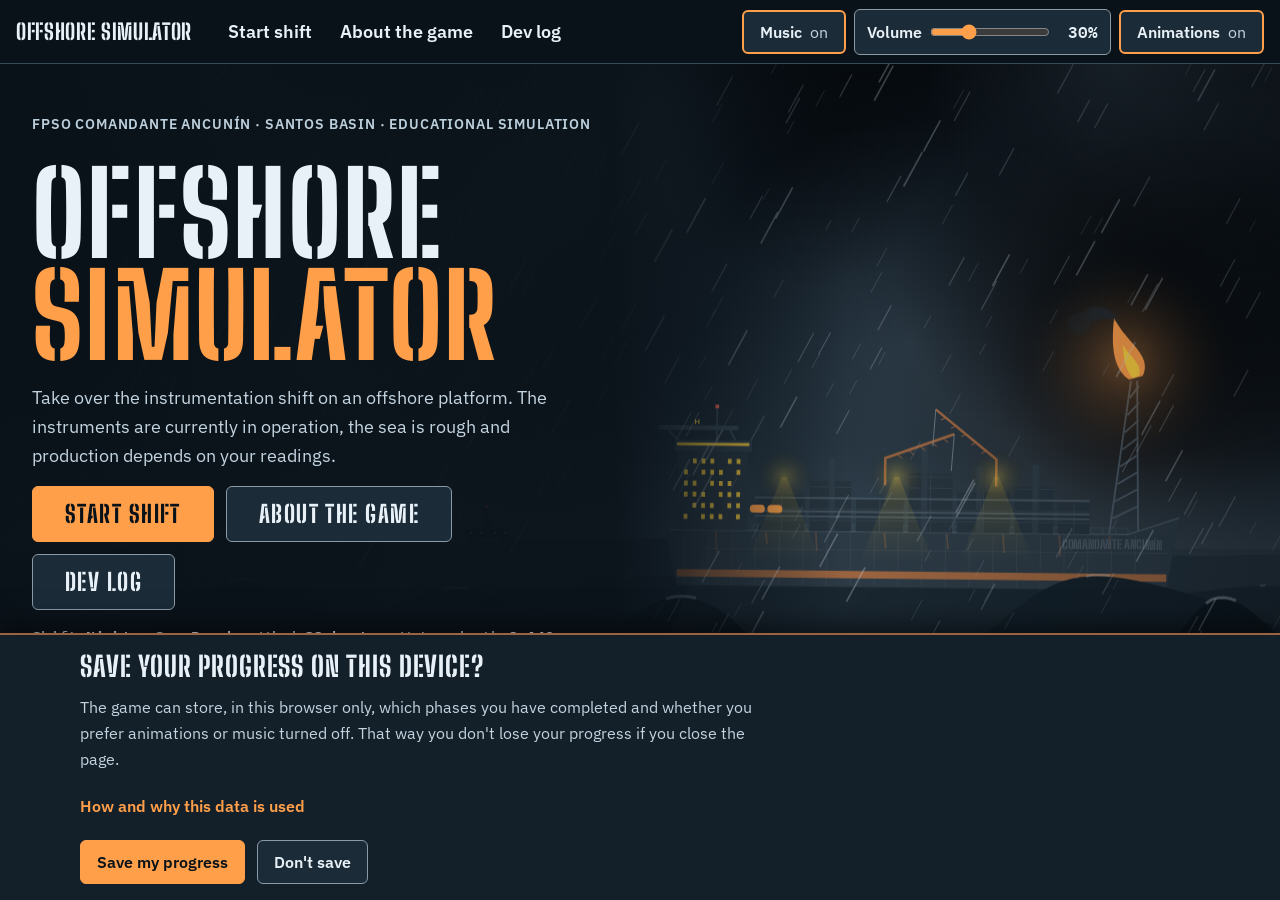
==== index.html @ 0616bea6 "Dev log: remove Comment button" ====
<!doctype html>
<html lang="en">

<!-- START: HEAD -->
<head>
  <meta charset="utf-8">
  <meta name="viewport" content="width=device-width, initial-scale=1, viewport-fit=cover">
  <title>Offshore Simulator</title>
  <meta name="description" content="Fictional educational simulator of offshore instrumentation, with accessible controls.">
  <link rel="preload" href="fonts/ibm-plex-sans-latin-400-normal.woff2" as="font" type="font/woff2" crossorigin>
  <link rel="preload" href="fonts/big-shoulders-stencil-display-latin-800-normal.woff2" as="font" type="font/woff2" crossorigin>
  <link rel="stylesheet" href="css/style.css">
  <script src="js/motion-pref.js"></script>
  <script src="js/release.js" defer></script>
  <script src="js/main.js" defer></script>
  <script src="js/nav.js" defer></script>
</head>
<!-- END: HEAD -->

<body>
<div class="oc-root">

    <!-- START: TOP BAR (the same on index.html, aboutthegame.html and devlog.html)
         Sticky at the top. From 1100px everything sits in one row; below that,
         the "Menu" button opens a panel from the right (js/nav.js). -->
    <div class="oc-a11ybar">
      <a class="oc-a11ybar__brand" href="index.html" aria-current="page">Offshore Simulator</a>
      <button type="button" class="oc-btn oc-nav-toggle" id="nav-toggle" aria-expanded="false"
        aria-controls="site-menu"><span class="oc-nav-toggle__icon" aria-hidden="true"></span>Menu</button>
      <div class="oc-a11ybar__panel" id="site-menu">
        <button type="button" class="oc-btn oc-nav-close" id="nav-close">Close menu</button>
        <!-- START: MAIN MENU -->
        <nav class="oc-nav" aria-label="Main">
          <ul class="oc-nav__list">
            <li><a class="oc-nav__link" href="index.html#start-shift">Start shift</a></li>
            <li><a class="oc-nav__link" href="aboutthegame.html">About the game</a></li>
            <li><a class="oc-nav__link" href="devlog.html">Dev log</a></li>
          </ul>
        </nav>
        <!-- END: MAIN MENU -->
        <div class="oc-a11ybar__tools">
          <button type="button" id="music-toggle" class="oc-btn" aria-pressed="true" aria-describedby="music-note">Music
            <span class="oc-btn__state" id="music-state" aria-hidden="true">on</span></button>
          <!-- Music volume: native control (keyboard arrows change it in steps of 5) -->
          <div class="oc-volume">
            <label class="oc-volume__label" for="music-volume">Volume</label>
            <input class="oc-volume__input" type="range" id="music-volume" min="0" max="100" step="5" value="30"
              aria-valuetext="30%">
            <output class="oc-volume__value" id="music-volume-value" for="music-volume" aria-hidden="true">30%</output>
          </div>
          <button type="button" id="motion-toggle" class="oc-btn" aria-pressed="true"
            aria-describedby="motion-note">Animations <span class="oc-btn__state" id="motion-state"
              aria-hidden="true">on</span></button>
        </div>
      </div>
      <p id="music-note" class="oc-sr">Turns the background soundtrack on or off. It starts on and kicks in at the first
        tap or key press.</p>
      <p id="motion-note" class="oc-sr">Turns the page animations on or off. If your operating system asks for reduced
        motion, they always stay off.</p>
    </div>
    <!-- Short messages for screen readers and for everyone (animations, music) -->
    <p id="a11y-status" class="oc-status" role="status" aria-live="polite"></p>
    <!-- END: TOP BAR -->

    <!-- START: GAME INTRODUCTION -->
    <main id="start" class="oc-home" aria-labelledby="start-title">

      <!-- START: HERO · FPSO IN THE STORM
       The drawing is a decorative canvas. On mobile, the text sits below
       it, on a solid background; on desktop, it sits on top, on the left,
       over a dark veil. In both cases the contrast is AAA. -->
      <section class="oc-hero">
        <div class="oc-hero__scene"><canvas id="storm" aria-hidden="true"></canvas></div>
        <div class="oc-home__wrap oc-hero__body">
          <p class="oc-label">FPSO Comandante Ancunín · Santos Basin · Educational simulation</p>
          <h1 class="oc-hero__title" id="start-title">Offshore <span>Simulator</span></h1>
          <p class="oc-hero__lead">Take over the instrumentation shift on an offshore platform. The instruments are
            currently in operation, the sea is rough and production depends on your readings.</p>
          <div class="oc-hero__actions">
            <button type="button" class="oc-btn oc-btn--primary oc-btn--hero" id="start-game" aria-haspopup="dialog"
              aria-controls="phase-menu">Start shift</button>
            <!-- START: EXTRA PAGES BUTTONS ("About the game" and "Dev log")
                 To remove them, delete everything from START to END,
                 and the matching rule at the end of css/style.css. -->
            <a class="oc-btn oc-btn--hero oc-btn--link" href="aboutthegame.html">About the game</a>
            <a class="oc-btn oc-btn--hero oc-btn--link" href="devlog.html">Dev log</a>
            <!-- END: EXTRA PAGES BUTTONS -->
          </div>
          <ul class="oc-hero__meta" aria-label="Scenario data">
            <li>Shift <b>Night</b></li>
            <li>Sea <b>Rough</b></li>
            <li>Wind <b>32 knots</b></li>
            <li>Water depth <b>2,140 m</b></li>
          </ul>
          <!-- START: CREDITS -->
          <p class="oc-hero__credit">Developed by <a class="oc-hero__link" href="https://alessandrabrum.vercel.app/"
              target="_blank" rel="noopener">Alessandra Brum</a>.</p>
          <ul class="oc-hero__links">
            <li><a class="oc-hero__link" href="https://alessandrabrum.vercel.app/" target="_blank" rel="noopener"><svg
                  class="oc-hero__link-icon oc-hero__link-icon--code" viewBox="0 0 32 24" aria-hidden="true" focusable="false">
                  <path d="M8 6.5 2 12l6 5.5M24 6.5 30 12l-6 5.5M18.5 4l-5 16" fill="none" stroke="currentColor"
                    stroke-width="2.4" stroke-linecap="round" stroke-linejoin="round" />
                </svg><span class="oc-sr">Portfolio (opens in a new tab)</span></a></li>
            <li><a class="oc-hero__link" href="https://linkedin.com/in/AlessandraBrum" target="_blank"
                rel="noopener"><svg class="oc-hero__link-icon" viewBox="0 0 24 24" aria-hidden="true" focusable="false">
                  <path fill="currentColor"
                    d="M20.4 2H3.6A1.6 1.6 0 0 0 2 3.6v16.8A1.6 1.6 0 0 0 3.6 22h16.8a1.6 1.6 0 0 0 1.6-1.6V3.6A1.6 1.6 0 0 0 20.4 2ZM8 19H5V9.5h3V19ZM6.5 8.2a1.75 1.75 0 1 1 0-3.5 1.75 1.75 0 0 1 0 3.5ZM19 19h-3v-4.6c0-1.1 0-2.6-1.6-2.6s-1.8 1.2-1.8 2.5V19h-3V9.5h2.9v1.3h.04a3.2 3.2 0 0 1 2.9-1.6c3 0 3.6 2 3.6 4.6V19Z" />
                </svg><span class="oc-sr">LinkedIn (opens in a new tab)</span></a></li>
          </ul>
          <p class="oc-hero__credit">Project currently under construction. Keep an eye out for updates!</p>
          <!-- END: CREDITS -->
        </div>
      </section>
      <!-- END: HERO -->

    </main>
    <!-- END: GAME INTRODUCTION -->

    <!-- START: PHASE MENU (native modal dialog: traps focus and closes with Esc)
     A fixed notice, before the buttons, explains that playing out of order is
     not recommended. The recommended phase is highlighted; the others stay
     gray until they are completed, but remain playable. Phases not yet
     unlocked show only their number. -->
    <dialog id="phase-menu" class="oc-menu" aria-labelledby="phase-menu-title">
      <div class="oc-menu__head">
        <p class="oc-label">Instrumentation shift</p>
        <h2 class="oc-menu__title" id="phase-menu-title">Choose a phase</h2>
      </div>
      <!-- Fixed notice about the order of the phases -->
      <div class="oc-menu__notice" id="phase-notice">
        <div class="oc-hazard" aria-hidden="true"></div>
        <p>All phases can be played, but playing them out of order is not recommended: it may affect your experience of
          the game and get in the way of your learning.</p>
      </div>
      <ol class="oc-menu__list" id="phase-list"></ol>

      <!-- Phase under construction notice -->
      <div class="oc-menu__confirm" id="phase-wip" hidden>
        <p class="oc-menu__confirm-title" id="phase-wip-title">Phase under construction</p>
        <p class="oc-menu__confirm-text" id="phase-wip-text">This phase is still being prepared. Go back to the menu to
          choose another one.</p>
        <div class="oc-menu__actions"><button type="button" class="oc-btn" id="phase-wip-back">Back to menu</button>
        </div>
      </div>

      <div class="oc-menu__foot">
        <p class="oc-menu__saved" id="progress-note"></p>
        <div class="oc-menu__actions">
          <button type="button" class="oc-btn" id="privacy-open">Privacy and progress</button>
          <button type="button" class="oc-btn" id="phase-menu-close">Close</button>
        </div>
      </div>
    </dialog>
    <!-- END: PHASE MENU -->

    <!-- START: PRIVACY NOTICE (LGPD)
     Appears on the first visit, without blocking the page. Nothing is saved
     before the answer. Can be reopened with the "Privacy and progress" button. -->
    <section class="oc-privacy" id="privacy" aria-labelledby="privacy-title" hidden>
      <div class="oc-privacy__inner">
        <h2 class="oc-privacy__title" id="privacy-title">Save your progress on this device?</h2>
        <p class="oc-privacy__text">The game can store, in this browser only, which phases you have completed and
          whether you prefer animations or music turned off. That way you don't lose your progress if you close the page.</p>
        <details class="oc-privacy__more">
          <summary>How and why this data is used</summary>
          <ul>
            <li><strong>What is stored:</strong> the list of completed phases, your animation and music preferences and your answer
              to this notice. No name, e-mail, location or any data that identifies you.</li>
            <li><strong>What for:</strong> only to remember your progress and your preference on your next visit.</li>
            <li><strong>Where it is kept:</strong> in your browser's local storage (<i>localStorage</i>), on this
              device. It is not sent to any server or shared with anyone. The game uses no login, database, tracking
              cookies or analytics tools.</li>
            <li><strong>Other sites:</strong> the game fetches nothing from third-party sites. Fonts, sounds, images and
              code all come from the game itself, so no outside company learns about your visit because of it. As with
              any website, the service hosting the page logs technical access data, such as your IP address, in order to
              work and protect itself, under that host's privacy policy. The only exception is the Dev log page, which
              loads its posts from Blogger (a Google service), under
              Google's privacy policy.</li>
            <li><strong>Legal basis:</strong> your consent under the LGPD (Brazil's General Data Protection Law, Law No.
              13,709/2018), Art. 7, item I. Without it, the game works normally; it just doesn't remember your progress.
            </li>
            <li><strong>Your rights:</strong> you can change your mind whenever you like. The "Erase my progress" button
              removes everything immediately. Clearing the site's data in your browser also erases it.</li>
            <li id="privacy-contact" hidden><strong>Contact:</strong> questions, requests or complaints about privacy
              can be sent to <span class="oc-privacy__email" id="privacy-email"></span>. You will get a reply within 15
              days. If you are not satisfied, you can also contact the ANPD (Brazil's National Data Protection
              Authority) at gov.br/anpd.</li>
          </ul>
        </details>
        <div class="oc-privacy__actions">
          <button type="button" class="oc-btn oc-btn--primary" id="privacy-accept">Save my progress</button>
          <button type="button" class="oc-btn" id="privacy-decline">Don't save</button>
          <button type="button" class="oc-btn" id="privacy-erase" hidden>Erase my progress</button>
        </div>
      </div>
    </section>
    <!-- END: PRIVACY NOTICE (LGPD) -->

  </div>

</body>

</html>
---- css/style.css ----
/* ==========================================================================
   OFFSHORE SIMULATOR · v1.1 · css/style.css
   Organization (every block has a START and an END):
     0. Fonts (local files in the fonts/ folder, no external servers)
     1. Design system tokens (colors, spacing, radii, gradients, fonts)
     2. Components (header, buttons, indicators, diagram, camera…)
     3. Page (base, station layout, footer)
   Contrast: every text/background pair was measured at 7:1 or more (AAA).
   Motion: the system's "Reduce motion" setting always turns everything off.
   ========================================================================== */

/* ==========================================================================
   START: 0. FONTS
   The fonts live in the fonts/ folder and are published with the game, so
   the browser never contacts an external server (the player's IP address
   is not shared with third parties). License: SIL Open Font License 1.1,
   copies in fonts/OFL-*.txt. "latin" subset, which covers all of English
   and Portuguese.
   ========================================================================== */
@font-face{font-family:"IBM Plex Sans";font-style:normal;font-weight:400;font-display:swap;src:url("../fonts/ibm-plex-sans-latin-400-normal.woff2") format("woff2")}
@font-face{font-family:"IBM Plex Sans";font-style:normal;font-weight:500;font-display:swap;src:url("../fonts/ibm-plex-sans-latin-500-normal.woff2") format("woff2")}
@font-face{font-family:"IBM Plex Sans";font-style:normal;font-weight:600;font-display:swap;src:url("../fonts/ibm-plex-sans-latin-600-normal.woff2") format("woff2")}
@font-face{font-family:"IBM Plex Mono";font-style:normal;font-weight:400;font-display:swap;src:url("../fonts/ibm-plex-mono-latin-400-normal.woff2") format("woff2")}
@font-face{font-family:"IBM Plex Mono";font-style:normal;font-weight:500;font-display:swap;src:url("../fonts/ibm-plex-mono-latin-500-normal.woff2") format("woff2")}
@font-face{font-family:"IBM Plex Mono";font-style:normal;font-weight:600;font-display:swap;src:url("../fonts/ibm-plex-mono-latin-600-normal.woff2") format("woff2")}
@font-face{font-family:"Big Shoulders Stencil Display";font-style:normal;font-weight:700;font-display:swap;src:url("../fonts/big-shoulders-stencil-display-latin-700-normal.woff2") format("woff2")}
@font-face{font-family:"Big Shoulders Stencil Display";font-style:normal;font-weight:800;font-display:swap;src:url("../fonts/big-shoulders-stencil-display-latin-800-normal.woff2") format("woff2")}
/* ==========================================================================
   END: 0. FONTS
   ========================================================================== */

/* ==========================================================================
   START: 1. TOKENS
   ========================================================================== */
[hidden]{display:none!important}
:root{
  --bg:#0a1219;
  --surface:#101b24;
  --card:#131f29;
  --elevated:#1b2b38;
  --hover:#25384a;
  --border:#3a4b58;
  --border-strong:#8a9aa6;
  --accent:#5795b8;
  --accent-text:#9cc8e2;
  --on-accent:#0a1219;
  --text:#e8f1f7;
  --text-2:#c3d4e0;
  --text-3:#bccfdc;
  --ok-bg:#123c32;
  --ok-text:#a6ebc9;
  --ok-border:#397c62;
  --bad-bg:#4a2028;
  --bad-text:#fbc4ca;
  --bad-border:#a54a55;
  --focus:#ffd23f;
  --brand:#ff9f4a;        /* safety orange: interface highlight · 9:1 on --bg */
  --rust:#9a6440;         /* rust: panel borders (strokes only, 3:1) */
  --space-1:4px;
  --space-2:8px;
  --space-3:12px;
  --space-4:16px;
  --space-5:24px;
  --space-6:32px;
  --radius-sm:4px;
  --radius-md:6px;
  --radius-lg:10px;
  --shadow-panel:0 1px 2px rgba(0, 0, 0, 0.45);
  --touch-target:44px;
  --focus-width:3px;
  --content-max:1440px;
  --gradient-page:radial-gradient(ellipse 60% 45% at 92% -10%, rgba(255,159,74,.10) 0%, transparent 70%), radial-gradient(ellipse 60% 50% at -5% 105%, #142231 0%, transparent 70%);
  --gradient-header:linear-gradient(180deg, #16232e 0%, #0d161e 100%);
  --gradient-panel:linear-gradient(160deg, #1f2e3a 0%, #16222c 45%, #111b24 100%);
  --gradient-diagram:radial-gradient(ellipse 90% 80% at 50% 0%, #1b2c39 0%, #0c161e 75%);
  --gradient-ok:linear-gradient(150deg, #154638 0%, #123c32 55%, #0e3028 100%);
  --gradient-bad:linear-gradient(150deg, #552530 0%, #4a2028 55%, #3d1a21 100%);
  --font-sans:"IBM Plex Sans", system-ui, -apple-system, "Segoe UI", sans-serif;
  --font-display:"Big Shoulders Stencil Display", Impact, "Arial Narrow", sans-serif;
  --font-mono:"IBM Plex Mono", ui-monospace, "SFMono-Regular", Consolas, monospace;
}
/* ==========================================================================
   END: 1. TOKENS
   ========================================================================== */

/* ==========================================================================
   START: 2. COMPONENTS
   ========================================================================== */
/* ----- START: Component base ----- */
/* Offshore Simulator — component styles. Depends only on tokens.css (variables --bg, --card, --ok-bg...). */
.oc-root{background:var(--gradient-page),var(--bg);background-attachment:fixed;color:var(--text);font-family:var(--font-sans);font-size:16px;line-height:26px}
.oc-root *,.oc-root *::before,.oc-root *::after{box-sizing:border-box}
.oc-root :where(button,input,summary,a,[tabindex]):focus-visible{outline:var(--focus-width) solid var(--focus);outline-offset:3px}
.oc-num{font-family:var(--font-mono);font-variant-numeric:tabular-nums}
.oc-label{font-size:14px;line-height:20px;font-weight:600;letter-spacing:.06em;text-transform:uppercase;color:var(--text-3)}
.oc-sr{position:absolute;width:1px;height:1px;margin:-1px;padding:0;overflow:hidden;clip:rect(0,0,0,0);white-space:nowrap;border:0}
/* ----- END: Component base ----- */

/* ----- START: Panel ----- */
/* Panel */
.oc-panel{background:var(--gradient-panel);border:1px solid var(--border);border-radius:var(--radius-lg);padding:var(--space-5);box-shadow:var(--shadow-panel);min-width:0}
.oc-panel__head{display:flex;align-items:center;justify-content:space-between;flex-wrap:wrap;gap:var(--space-2);margin-bottom:var(--space-4)}
.oc-panel__title{margin:0;font-size:20px;line-height:28px;font-weight:600;color:var(--text)}
/* ----- END: Panel ----- */

/* ----- START: Button ----- */
/* Button */
.oc-btn{display:inline-flex;align-items:center;justify-content:center;gap:var(--space-2);min-height:var(--touch-target);padding:0 var(--space-4);border:1px solid var(--border-strong);border-radius:var(--radius-md);background:var(--elevated);color:var(--text);font:600 16px/24px var(--font-sans);cursor:pointer}
.oc-btn:hover{background:var(--hover)}
.oc-btn[aria-pressed="true"]{border:2px solid var(--accent-text)}
.oc-btn[aria-disabled="true"]{color:var(--text-3);border-color:var(--border);cursor:not-allowed}
.oc-btn[aria-disabled="true"]:hover{background:var(--elevated)}
.oc-btn__state{font-weight:400;color:var(--text-2)}
.oc-btn--primary{background:var(--accent-text);border-color:var(--accent-text);color:var(--on-accent)}
.oc-btn--primary:hover{background:var(--text-2);border-color:var(--text-2)}
.oc-btn:disabled{color:var(--text-3);border-color:var(--border);background:var(--elevated);cursor:not-allowed}
/* ----- END: Button ----- */

/* ----- START: Tag (neutral information) ----- */
/* Tag (neutral information) */
.oc-tag{display:inline-flex;align-items:center;gap:var(--space-1);padding:2px var(--space-2);border:1px solid var(--border-strong);border-radius:var(--radius-sm);font-size:14px;line-height:20px;font-weight:600;letter-spacing:.06em;text-transform:uppercase;color:var(--text-2);white-space:nowrap}
/* ----- END: Tag (neutral information) ----- */

/* ----- START: StatusBadge ----- */
/* StatusBadge: the state comes from data-state, and the text always spells out the state */
.oc-badge{display:inline-flex;align-items:center;gap:var(--space-1);padding:2px var(--space-2);border:1px solid var(--border-strong);border-radius:var(--radius-sm);background:var(--elevated);color:var(--text-2);font-size:14px;line-height:20px;font-weight:600;letter-spacing:.06em;text-transform:uppercase;white-space:nowrap}
.oc-badge[data-state="ok"]{background:var(--ok-bg);border-color:var(--ok-border);color:var(--ok-text)}
.oc-badge[data-state="bad"]{background:var(--bad-bg);border-color:var(--bad-border);color:var(--bad-text)}
/* ----- END: StatusBadge ----- */

/* ----- START: OperationalHeader ----- */
/* OperationalHeader */
.oc-header{display:flex;align-items:center;justify-content:space-between;flex-wrap:wrap;gap:var(--space-4);padding:var(--space-3) var(--space-4);background:var(--gradient-header);border-bottom:1px solid var(--border)}
.oc-header__brand{display:flex;flex-direction:column;gap:2px;min-width:0}
.oc-header__name{margin:0;font-size:22px;line-height:28px;font-weight:600;letter-spacing:.08em;text-transform:uppercase;color:var(--text)}
.oc-header__name em{font-style:normal;color:var(--accent-text)}
.oc-header__meta{display:flex;align-items:center;flex-wrap:wrap;gap:var(--space-2)}
/* ----- END: OperationalHeader ----- */

/* ----- START: IndicatorCard ----- */
/* IndicatorCard */
.oc-indicators{display:grid;grid-template-columns:repeat(2,minmax(0,1fr));gap:var(--space-4)}
.oc-indicator{min-width:0;padding:var(--space-4);border:1px solid var(--border);border-radius:var(--radius-lg);background:var(--card);transition:background-color .2s ease,border-color .2s ease}
.oc-indicator[data-state="ok"]{background:var(--gradient-ok);border-color:var(--ok-border)}
.oc-indicator[data-state="bad"]{background:var(--gradient-bad);border-color:var(--bad-border)}
.oc-indicator__name{margin:0;font-size:16px;line-height:24px;font-weight:600;color:var(--text-2)}
.oc-indicator__value{display:flex;align-items:baseline;gap:var(--space-1);margin:var(--space-3) 0;font-family:var(--font-mono);font-variant-numeric:tabular-nums;font-size:40px;line-height:44px;font-weight:600;color:var(--text);overflow-wrap:anywhere}
.oc-indicator__unit{font-size:15px;line-height:22px;font-weight:400;color:var(--text-3)}
.oc-indicator[data-state="ok"] .oc-indicator__value{color:var(--ok-text)}
.oc-indicator[data-state="bad"] .oc-indicator__value{color:var(--bad-text)}
.oc-indicator[data-state="ok"] .oc-indicator__unit{color:var(--ok-text)}
.oc-indicator[data-state="bad"] .oc-indicator__unit{color:var(--bad-text)}
.oc-indicator__status{margin:0;display:flex;align-items:center;gap:var(--space-1);font-size:15px;line-height:22px;font-weight:600;color:var(--text-2)}
.oc-indicator[data-state="ok"] .oc-indicator__status{color:var(--ok-text)}
.oc-indicator[data-state="bad"] .oc-indicator__status{color:var(--bad-text)}
.oc-indicator__target{margin:var(--space-1) 0 0;font-size:15px;line-height:22px;color:var(--text-3)}
.oc-indicator[data-state="ok"] .oc-indicator__target,.oc-indicator[data-state="bad"] .oc-indicator__target{color:var(--text-2)}
@media (max-width:430px){
  .oc-indicators{gap:var(--space-2)}
  .oc-indicator{padding:var(--space-3)}
  .oc-indicator__value{font-size:28px;line-height:32px}
  .oc-indicator__unit{font-size:14px}
}
/* ----- END: IndicatorCard ----- */

/* ----- START: RangeControl ----- */
/* RangeControl */
.oc-range{display:grid;gap:var(--space-2)}
.oc-range__row{display:flex;justify-content:space-between;align-items:baseline;gap:var(--space-4)}
.oc-range__label{font-size:16px;line-height:26px;font-weight:600;color:var(--text)}
.oc-range__value{font-family:var(--font-mono);font-variant-numeric:tabular-nums;font-size:20px;line-height:24px;font-weight:600;color:var(--accent-text)}
.oc-range__input{width:100%;min-height:var(--touch-target);margin:0;accent-color:var(--accent);background:transparent;cursor:pointer}
.oc-range__ends{display:flex;justify-content:space-between;gap:var(--space-2);font-size:15px;line-height:22px;color:var(--text-3)}
.oc-range__effect{margin:0;font-size:15px;line-height:22px;color:var(--text-2)}
/* ----- END: RangeControl ----- */

/* ----- START: DiagnosticPanel ----- */
/* DiagnosticPanel */
.oc-diag{display:grid;gap:var(--space-3)}
.oc-diag__state{display:flex;align-items:center;justify-content:space-between;flex-wrap:wrap;gap:var(--space-2)}
.oc-diag__message{margin:0;color:var(--text)}
.oc-diag__list{margin:0;padding:0;list-style:none;display:grid;gap:var(--space-2)}
.oc-diag__item{display:flex;gap:var(--space-2);align-items:flex-start;padding:var(--space-3);border:1px solid var(--border);border-radius:var(--radius-md);background:var(--elevated);font-size:16px;line-height:24px}
.oc-diag__item[data-state="ok"]{background:var(--gradient-ok);border-color:var(--ok-border);color:var(--ok-text)}
.oc-diag__item[data-state="bad"]{background:var(--gradient-bad);border-color:var(--bad-border);color:var(--bad-text)}
.oc-diag__log{margin:0;padding:0;list-style:none;border-top:1px solid var(--border)}
.oc-diag__log li{display:flex;gap:var(--space-3);padding:var(--space-2) 0;border-bottom:1px solid var(--border);font-size:15px;line-height:22px;color:var(--text-2)}
.oc-diag__log time{font-family:var(--font-mono);font-variant-numeric:tabular-nums;color:var(--text-3)}
/* ----- END: DiagnosticPanel ----- */

/* ----- START: NarrationPanel ----- */
/* NarrationPanel */
.oc-narr{display:grid;gap:var(--space-3)}
.oc-narr__actions{display:flex;flex-wrap:wrap;gap:var(--space-2)}
.oc-narr__feedback{margin:0;font-size:15px;line-height:22px;color:var(--text-2)}
.oc-narr__summary{padding:var(--space-4);border:1px solid var(--border);border-radius:var(--radius-md);background:var(--surface)}
.oc-narr__summary h4{margin:0 0 var(--space-2);font-size:16px;line-height:24px;font-weight:600;color:var(--text)}
.oc-narr__summary p{margin:0;font-size:16px;line-height:26px;color:var(--text-2)}
/* ----- END: NarrationPanel ----- */

/* ----- START: ProcessDiagram (SVG) ----- */
/* ProcessDiagram (SVG) */
.oc-diagram{display:block;width:100%;height:auto;background:radial-gradient(circle,rgba(116,145,166,.16) 1px,transparent 1.6px) 0 0/24px 24px,var(--gradient-diagram);border:1px solid var(--border);border-radius:var(--radius-lg)}
.oc-diagram text{font-family:var(--font-sans);fill:var(--text-2);font-size:16px}
.oc-diagram .oc-d-title{fill:var(--text);font-weight:600;font-size:17px}
.oc-diagram .oc-d-read{font-family:var(--font-mono);fill:var(--text);font-size:16px;font-weight:500}
.oc-diagram .oc-d-pipe{fill:none;stroke:var(--accent);stroke-width:6;stroke-linecap:round}
.oc-diagram .oc-d-pipe-edge{fill:none;stroke:var(--surface);stroke-width:2}
.oc-diagram .oc-d-flow{fill:none;stroke:var(--text);stroke-opacity:.8;stroke-width:2;stroke-dasharray:2 14;stroke-linecap:round;animation:oc-flow 1.2s linear infinite}
.oc-diagram .oc-d-equip{fill:var(--elevated);stroke:var(--border-strong);stroke-width:2}
.oc-diagram .oc-d-liquid{fill:var(--accent);fill-opacity:.55}
.oc-diagram [data-equip]{cursor:pointer}
.oc-diagram [data-equip]:focus{outline:none}
.oc-diagram [data-equip]:focus-visible .oc-d-equip,.oc-diagram [data-equip][data-selected="true"] .oc-d-equip{stroke:var(--focus);stroke-width:3}
.oc-diagram .oc-d-sensor{fill:var(--card);stroke:var(--border-strong);stroke-width:2}
.oc-diagram [data-state="ok"] .oc-d-sensor{fill:var(--ok-bg);stroke:var(--ok-border)}
.oc-diagram [data-state="bad"] .oc-d-sensor{fill:var(--bad-bg);stroke:var(--bad-border)}
.oc-diagram [data-state="ok"] .oc-d-read{fill:var(--ok-text)}
.oc-diagram [data-state="bad"] .oc-d-read{fill:var(--bad-text)}
@keyframes oc-flow{to{stroke-dashoffset:-16}}
/* ----- END: ProcessDiagram (SVG) ----- */

/* ----- START: ProcessDiagram ----- */
/* ProcessDiagram: landscape by default; portrait only on a narrow portrait screen. The height never exceeds the screen, so the flow diagram is always shown in full */
.oc-diagram--portrait{display:none}
.oc-diagram--landscape{width:min(100%, calc((100vh - 48px) * 760 / 270));width:min(100%, calc((100dvh - 48px) * 760 / 270));margin-inline:auto}
.oc-diagram.is-idle .oc-d-flow{animation:none;opacity:0}
.oc-diagram .oc-d-fluid{fill:var(--accent-text);font-style:italic;font-size:16px}
@media (orientation:portrait) and (max-width:760px){
  .oc-diagram--landscape{display:none}
  .oc-diagram--portrait{display:block;width:min(100%, 420px, calc((100vh - 48px) * 360 / 540));width:min(100%, 420px, calc((100dvh - 48px) * 360 / 540));margin-inline:auto}
}
/* ----- END: ProcessDiagram ----- */

/* ----- START: ValveCloseUp ----- */
/* ValveCloseUp: close-up camera of the inside of the valve */
.oc-cam{position:relative;overflow:hidden;border:1px solid var(--border);border-radius:var(--radius-lg);background:var(--gradient-diagram)}
.oc-cam__canvas{display:block;width:100%;aspect-ratio:2/1;max-height:calc(100vh - 140px);max-height:calc(100dvh - 140px)}
.oc-cam__hud{display:flex;justify-content:space-between;gap:var(--space-2);flex-wrap:wrap;padding:var(--space-3);border-bottom:1px solid var(--border)}
.oc-cam__hud .oc-tag{background:rgba(9,17,27,.72)}
.oc-cam__foot{display:flex;gap:var(--space-2);flex-wrap:wrap;padding:var(--space-3);border-top:1px solid var(--border)}
.oc-cam__caption{margin:var(--space-3) 0 0;font-size:16px;line-height:24px;color:var(--text-2)}
@media (max-width:760px){.oc-cam__canvas{aspect-ratio:4/3}}
/* ----- END: ValveCloseUp ----- */

/* ----- START: About the operation (collapsed topics) ----- */
/* Optional reference: each topic is a native details/summary (opens with
   a click, a tap, Enter or Space). Mobile first: drawing above the
   text; from 900px up, side by side. */
.oc-guide{display:grid;gap:var(--space-5)}
.oc-guide__head{display:grid;gap:var(--space-2)}
.oc-guide__lead{margin:0;color:var(--text-2);max-width:80ch}
.oc-guide__lead strong{color:var(--text)}
.oc-guide__group{display:grid;gap:var(--space-2)}
.oc-guide__group-title{margin:0 0 var(--space-1);font:800 26px/30px var(--font-display);letter-spacing:.03em;text-transform:uppercase;color:var(--brand)}
.oc-topic{border:1px solid var(--border);border-radius:var(--radius-md);background:var(--surface)}
.oc-topic>summary{display:flex;align-items:center;gap:var(--space-3);min-height:var(--touch-target);padding:var(--space-2) var(--space-4);font-size:18px;line-height:26px;font-weight:600;color:var(--text);cursor:pointer;list-style:none}
.oc-topic>summary::-webkit-details-marker{display:none}
.oc-topic>summary::before{content:"+";flex:none;display:inline-grid;place-items:center;width:28px;height:28px;border:2px solid var(--brand);border-radius:var(--radius-sm);font:700 20px/1 var(--font-mono);color:var(--brand)}
.oc-topic[open]>summary::before{content:"−"}
.oc-topic[open]>summary{border-bottom:1px solid var(--border)}
.oc-topic>summary:hover{background:var(--elevated)}
.oc-topic__body{display:grid;gap:var(--space-4);padding:var(--space-4);align-items:center}
.oc-topic__fig{margin:0;padding:var(--space-4);border:1px solid var(--border);border-radius:var(--radius-lg);background:radial-gradient(circle,rgba(116,145,166,.16) 1px,transparent 1.6px) 0 0/24px 24px,var(--gradient-diagram)}
.oc-topic__fig svg{display:block;width:100%;max-width:440px;height:auto;margin-inline:auto;overflow:visible}
.oc-topic__text p{margin:0;font-size:17px;line-height:28px;color:var(--text-2);max-width:62ch}
@media (max-width:599px){.oc-topic__body{padding:var(--space-3)}.oc-topic__fig{padding:var(--space-2)}}
@media (min-width:900px){.oc-topic__body{grid-template-columns:minmax(0,1fr) minmax(0,1.1fr);gap:var(--space-6)}}
.oc-guide .intro-note{margin:0;font-size:15px;line-height:22px;color:var(--text-3)}

/* Illustrations (SVG). Text at 16 units or larger, so it does not
   end up too small on a phone. CSS animations only: the Motion
   rules (further down) stop all of them. */
.oc-topic__fig text{font-family:var(--font-sans);font-size:17px;fill:var(--text-2)}
.oc-topic__fig .tv-strong{fill:var(--text);font-weight:600}
.oc-topic__fig .tv-muted{fill:var(--text-3)}
.oc-topic__fig .tv-tag{font-family:var(--font-mono);font-weight:600;letter-spacing:0;fill:var(--accent-text)}
.oc-topic__fig .tv-tag--hot{fill:var(--focus)}
.tv-node rect{fill:var(--elevated);stroke:var(--border-strong);stroke-width:2}
.tv-node text{fill:var(--text);font-weight:600}
.tv-node--hot rect{stroke:var(--accent-text)}
.tv-pipe{fill:none;stroke:var(--accent);stroke-width:6;stroke-linecap:round;stroke-linejoin:round}
.tv-pipe--thin{stroke-width:4}
.tv-flow,.tv-signal-flow{fill:none;stroke:var(--text);stroke-width:2;stroke-dasharray:2 12;stroke-linecap:round;animation:oc-flow 1.2s linear infinite}
.tv-signal{fill:none;stroke:var(--border-strong);stroke-width:2;stroke-dasharray:8 6}
.tv-signal-flow{stroke:var(--focus);stroke-dasharray:3 40;animation-duration:1.6s}
.tv-bracket{fill:none;stroke:var(--focus);stroke-width:2;stroke-dasharray:6 6}
.tv-wall{fill:none;stroke:var(--border-strong);stroke-width:2}
.tv-line,.tv-axis,.tv-axis-head{fill:none;stroke:var(--border-strong);stroke-width:2;stroke-linecap:round;stroke-linejoin:round}
.tv-liquid,.tv-oil{fill:var(--accent);fill-opacity:.35}
.tv-water{fill:var(--accent);fill-opacity:.7}
.tv-bubble{fill:var(--text);fill-opacity:.85;animation:oc-rise 2.4s ease-in infinite}
.tv-d1{animation-delay:-.5s}.tv-d2{animation-delay:-1s}.tv-d3{animation-delay:-1.5s}.tv-d4{animation-delay:-2s}
@keyframes oc-rise{from{transform:translateY(0);opacity:0}15%{opacity:1}to{transform:translateY(-110px);opacity:0}}
#topico-4 .tv-bubble{animation-name:oc-rise-short}
@keyframes oc-rise-short{from{transform:translateY(0);opacity:0}20%{opacity:1}to{transform:translateY(-40px);opacity:0}}
.tv-bar{transform-box:fill-box;transform-origin:left center}
.tv-bar--main{fill:var(--accent)}
.tv-bar--rest{fill:var(--accent-text);fill-opacity:.55}
.oc-topic[open] .tv-bar{animation:oc-grow .9s ease-out both}
.oc-topic[open] .tv-bar--rest{animation-delay:.5s}
@keyframes oc-grow{from{transform:scaleX(0)}to{transform:scaleX(1)}}
.tv-chip rect{fill:var(--elevated);stroke:var(--border-strong)}
.tv-chip text{fill:var(--text);font-family:var(--font-mono)}
.tv-chip--bad rect{fill:var(--bad-bg);stroke:var(--bad-border)}
.tv-chip--bad text{fill:var(--bad-text)}
.tv-tower{fill:none;stroke:var(--border-strong);stroke-width:2;stroke-linecap:round}
.tv-psv{fill:var(--elevated);stroke:var(--border-strong);stroke-width:2;stroke-linejoin:round}
.tv-flame{transform-box:fill-box;transform-origin:50% 100%;animation:oc-flicker 1.4s ease-in-out infinite alternate}
.tv-flame__outer{fill:var(--focus)}
.tv-flame__inner{fill:var(--bg)}
@keyframes oc-flicker{from{transform:scale(1,1)}to{transform:scale(.92,1.08)}}
.tv-ring{fill:none;stroke:var(--border);stroke-width:6}
.tv-ring-flow{fill:none;stroke:var(--accent-text);stroke-width:3;stroke-dasharray:4 14;stroke-linecap:round;animation:oc-flow 1.2s linear infinite}
.tv-bubble-tag circle{fill:var(--card);stroke:var(--border-strong);stroke-width:2}
.tv-bubble-tag text{fill:var(--text);font-family:var(--font-mono);font-weight:600}
/* ----- END: About the operation ----- */

/* ----- START: Legend ----- */
/* Legend: caption below each animated drawing */
.oc-legend{margin:var(--space-4) 0 0;padding:var(--space-4);border:1px solid var(--border);border-radius:var(--radius-md);background:rgba(9,17,27,.35)}
.oc-legend__title{margin:0 0 var(--space-3);font-size:14px;line-height:20px;font-weight:600;letter-spacing:.06em;text-transform:uppercase;color:var(--text-3)}
.oc-legend__list{margin:0;display:grid;grid-template-columns:repeat(2,minmax(0,1fr));gap:var(--space-3) var(--space-5)}
.oc-legend__item{min-width:0}
.oc-legend__item dt{display:flex;align-items:center;gap:var(--space-3);font-size:15px;line-height:22px;font-weight:600;color:var(--text)}
.oc-legend__item svg{flex:none;display:block;width:36px;height:28px}
.oc-legend__item dd{margin:2px 0 0 48px;font-size:15px;line-height:22px;color:var(--text-2)}
@media (max-width:760px){.oc-legend__list{grid-template-columns:minmax(0,1fr)}}
/* ----- END: Legend ----- */

/* ----- START: AccessibilityBar ----- */
/* AccessibilityBar: shortcuts, animations button and accessibility link, before the header */
.oc-a11ybar{display:flex;flex-wrap:wrap;align-items:center;justify-content:space-between;gap:var(--space-2) var(--space-5);padding:var(--space-2) var(--space-4);background:var(--bg);border-bottom:1px solid var(--border)}
.oc-skip{display:flex;flex-wrap:wrap;gap:var(--space-1) var(--space-2);margin:0;padding:0;list-style:none}
.oc-link{display:inline-flex;align-items:center;gap:var(--space-2);min-height:var(--touch-target);padding:0 var(--space-2);color:var(--accent-text);font-size:15px;line-height:22px;text-decoration:underline;text-underline-offset:3px;border-radius:var(--radius-sm)}
.oc-link:hover{color:var(--text)}
.oc-a11ybar__tools{display:flex;flex-wrap:wrap;align-items:center;gap:var(--space-2)}
/* Music volume: label, slider and percentage value */
.oc-volume{display:flex;align-items:center;gap:var(--space-2);min-height:var(--touch-target);padding:0 var(--space-3);border:1px solid var(--border-strong);border-radius:var(--radius-md);background:var(--elevated)}
.oc-volume__label{font:600 16px/24px var(--font-sans);color:var(--text)}
.oc-volume__input{width:120px;min-height:var(--touch-target);margin:0;accent-color:var(--brand);background:transparent;cursor:pointer}
.oc-volume__value{min-width:4ch;font:600 16px/24px var(--font-mono);font-variant-numeric:tabular-nums;color:var(--text);text-align:right}
/* Mobile: Music and Animations share the first row; the volume takes up the whole second row */
@media (max-width:599px){
  .oc-a11ybar__tools{width:100%}
  .oc-a11ybar__tools>.oc-btn{flex:1 1 0}
  .oc-volume{order:3;flex:1 1 100%}
  .oc-volume__input{flex:1;width:auto}
}
/* Short notice (music, animations, progress): floats over the page, just
   below the top bar, without pushing the content down. It disappears on its
   own after a few seconds (the screen reader has already read it out). */
.oc-status{position:fixed;z-index:40;top:72px;right:var(--space-4);max-width:min(420px,calc(100% - 32px));margin:0;font-size:16px;line-height:24px;color:var(--text);pointer-events:none}
.oc-status:not(:empty){padding:var(--space-3) var(--space-4);background:var(--elevated);border:1px solid var(--border-strong);border-left:4px solid var(--brand);border-radius:var(--radius-md);box-shadow:0 8px 24px rgba(0,0,0,.45)}
/* ----- END: AccessibilityBar ----- */

/* ----- START: Mission and current objective ----- */
/* On entry: a large card with the mission and the two choices.
   During play: a compact strip, fixed to the top from 761px up, so the
   objective is always in view. Color is never the only cue: the
   number of indicators within target is written out. */
.oc-mission{display:grid;gap:var(--space-4);padding:var(--space-5);border:2px solid var(--brand);border-radius:var(--radius-sm);background:var(--card);box-shadow:var(--shadow-panel)}
.oc-mission__body{display:grid;gap:var(--space-2);min-width:0}
.oc-mission__eyebrow{margin:0;color:var(--brand)}
.oc-mission__title{margin:0;font:800 44px/1 var(--font-display);letter-spacing:.03em;text-transform:uppercase;color:var(--text)}
.oc-mission__text{margin:0;font-size:20px;line-height:31px;color:var(--text);max-width:68ch}
.oc-mission__tally{justify-self:start;margin:0;padding:2px var(--space-2);border:1px solid var(--border-strong);border-radius:var(--radius-sm);font:600 15px/22px var(--font-mono);color:var(--text)}
.oc-mission__tally[data-state="ok"]{background:var(--ok-bg);border-color:var(--ok-border);color:var(--ok-text)}
.oc-mission__tally[data-state="bad"]{background:var(--bad-bg);border-color:var(--bad-border);color:var(--bad-text)}
.oc-mission__actions{display:flex;flex-wrap:wrap;gap:var(--space-3)}
.oc-mission[data-mode="intro"] .oc-mission__actions .oc-btn{min-height:56px;padding:0 var(--space-5);font:800 22px/1 var(--font-display);letter-spacing:.05em;text-transform:uppercase}
@media (max-width:599px){.oc-mission__actions .oc-btn{flex:1 1 100%}.oc-mission__title{font-size:36px}.oc-mission__text{font-size:18px;line-height:28px}}
/* Compact strip (training, challenge and free exploration): the heading
   is still there for the screen reader, but is hidden from view. */
.oc-mission[data-mode="training"],.oc-mission[data-mode="challenge"],.oc-mission[data-mode="free"]{gap:var(--space-3);padding:var(--space-3) var(--space-4)}
.oc-mission[data-mode="training"] .oc-mission__title,.oc-mission[data-mode="challenge"] .oc-mission__title,.oc-mission[data-mode="free"] .oc-mission__title{position:absolute;width:1px;height:1px;margin:-1px;overflow:hidden;clip:rect(0,0,0,0);white-space:nowrap}
.oc-mission[data-mode="training"] .oc-mission__text,.oc-mission[data-mode="challenge"] .oc-mission__text,.oc-mission[data-mode="free"] .oc-mission__text{font-size:18px;line-height:27px;font-weight:600;max-width:none}
.oc-mission[data-mode="done"]{border-color:var(--ok-border);background:var(--gradient-ok)}
.oc-mission[data-mode="done"] .oc-mission__eyebrow{color:var(--ok-text)}
.oc-mission[data-mode="done"] .oc-mission__text{font-size:18px;line-height:29px}
/* Mobile: target badge below the step text. From 761px up: beside it. */
.oc-mission[data-mode="training"] .oc-mission__body,.oc-mission[data-mode="challenge"] .oc-mission__body,.oc-mission[data-mode="free"] .oc-mission__body{gap:var(--space-1)}
@media (min-width:761px){
  .oc-mission:not([data-mode="intro"]){grid-template-columns:minmax(0,1fr) auto;align-items:center}
  .oc-mission[data-mode="training"] .oc-mission__body,.oc-mission[data-mode="challenge"] .oc-mission__body,.oc-mission[data-mode="free"] .oc-mission__body{grid-template-columns:auto minmax(0,1fr);align-items:center;column-gap:var(--space-3);row-gap:var(--space-1)}
  .oc-mission[data-mode="training"] .oc-mission__text,.oc-mission[data-mode="challenge"] .oc-mission__text,.oc-mission[data-mode="free"] .oc-mission__text{grid-column:1/-1;grid-row:2}
  .oc-mission__eyebrow{grid-row:1;grid-column:1}
  .oc-mission__tally{grid-row:1;grid-column:2}
  .oc-mission[data-mode="training"],.oc-mission[data-mode="challenge"],.oc-mission[data-mode="free"]{position:sticky;top:0;z-index:15;box-shadow:0 8px 20px rgba(0,0,0,.55)}
  /* Focus is never hidden behind the fixed strip (WCAG 2.4.11) */
  html:has(#missao[data-mode="training"]),html:has(#missao[data-mode="challenge"]),html:has(#missao[data-mode="free"]){scroll-padding-top:var(--mission-h,150px)}
}
/* ----- END: Mission and current objective ----- */

/* ----- START: Guided training ----- */
/* The current step's control gets a steady yellow outline (no blinking) and
   the training box appears just below it, pointing up. */
.oc-range.is-coach{margin:calc(var(--space-3) * -1);padding:var(--space-3);border:var(--focus-width) solid var(--focus);border-radius:var(--radius-md);background:transparent}
.oc-coach{position:relative;display:grid;gap:var(--space-2);padding:var(--space-4);border:2px solid var(--focus);border-radius:var(--radius-md);background:var(--bg)}
.oc-coach::before{content:"";position:absolute;top:-10px;left:28px;width:16px;height:16px;background:var(--bg);border-left:2px solid var(--focus);border-top:2px solid var(--focus);transform:rotate(45deg)}
.oc-coach__step{margin:0;font:600 15px/22px var(--font-mono);letter-spacing:.04em;text-transform:uppercase;color:var(--focus)}
.oc-coach__task{margin:0;font-size:18px;line-height:28px;font-weight:600;color:var(--text)}
.oc-coach__hint{margin:0;font-size:16px;line-height:24px;color:var(--text-2)}
.oc-coach__result{margin:var(--space-1) 0 0;padding:var(--space-3);border-left:4px solid var(--accent-text);border-radius:var(--radius-sm);background:var(--surface);font-size:16px;line-height:26px;color:var(--text)}
.oc-coach__actions{display:flex;flex-wrap:wrap;gap:var(--space-2);margin-top:var(--space-1)}
@media (max-width:430px){.oc-coach__actions .oc-btn{flex:1 1 100%}}
/* ----- END: Guided training ----- */

/* ----- START: Effect of the adjustment ----- */
.oc-consequence{margin-top:var(--space-5);padding-top:var(--space-4);border-top:1px solid var(--border)}
.oc-consequence__title{margin:0 0 var(--space-1)}
.oc-consequence__text{margin:0;font-size:16px;line-height:25px;color:var(--text)}
/* ----- END: Effect of the adjustment ----- */

/* ----- START: Listen to indicators ----- */
.oc-listen{display:flex;flex-wrap:wrap;gap:var(--space-2)}
.oc-listen__feedback{margin:0 0 var(--space-3);font-size:15px;line-height:22px;color:var(--text-2)}
.oc-listen__feedback:empty{display:none}
/* ----- END: Listen to indicators ----- */

/* ----- START: Explanation of the selected item (camera 1) ----- */
.oc-info{display:grid;gap:var(--space-2);margin-top:var(--space-3);padding:var(--space-4);border:2px solid var(--focus);border-radius:var(--radius-md);background:var(--bg)}
.oc-info__title{margin:0;font-size:18px;line-height:26px;font-weight:600;color:var(--text)}
.oc-info__text,.oc-info__more{margin:0;color:var(--text-2)}
.oc-info__read{margin:0;font:500 16px/24px var(--font-mono);color:var(--text)}
.oc-info__actions{display:flex;flex-wrap:wrap;gap:var(--space-2)}
.oc-btn--quiet{margin-top:var(--space-3)}
.oc-diagram [data-sensor]{cursor:pointer}
.oc-diagram [data-sensor]:focus{outline:none}
.oc-diagram [data-sensor]:focus-visible .oc-d-sensor,.oc-diagram [data-sensor][data-selected="true"] .oc-d-sensor{stroke:var(--focus);stroke-width:4}
/* ----- END: Explanation of the selected item ----- */

/* ----- START: Collapsed sections (Other alerts, History, Learn more…) ----- */
.oc-more>summary{display:flex;align-items:center;min-height:var(--touch-target);cursor:pointer;font-weight:600}
.oc-more[open]>summary{margin-bottom:var(--space-2)}
.oc-diag__tip{margin:0;color:var(--text)}
/* ----- END: Collapsed sections ----- */

/* ----- START: Camera 2 · instruction and "Understand the drawing" ----- */
.oc-cam__task{display:flex;flex-wrap:wrap;align-items:center;justify-content:space-between;gap:var(--space-2) var(--space-4);margin-bottom:var(--space-3)}
.oc-cam__task .oc-btn--quiet{margin-top:0}
.oc-cam__instruction{margin:0;font-size:18px;line-height:27px;font-weight:600;color:var(--text)}
.oc-cam__more{margin-top:var(--space-3)}
.oc-cam__about{margin:0 0 var(--space-3);color:var(--text-2);max-width:70ch}
.oc-cam__more .oc-legend__item dd strong{color:var(--text)}
/* ----- END: Camera 2 ----- */

/* ----- START: Links within the text ----- */
.oc-link--inline{display:inline;min-height:0;padding:0}
/* ----- END: Links within the text ----- */

/* ----- START: Two-part phase ----- */
/* Part 1 (A): only the valve, flow rate, pressure and camera 2.
   Part 2 (B): both controls, all four indicators, camera 1 and the
   diagnosis. Whatever is not in play leaves the screen and the Tab order. */
.station[data-part="A"] #c-temperature,.station[data-part="A"] #c-stability,
.station[data-part="A"] #range-pump,.station[data-part="A"] #diagnostico,
.station[data-part="A"] #camera-1,.station[data-part="B"] #camera-2{display:none}
@media (min-width:761px){.station[data-part="A"] .oc-indicators{grid-template-columns:repeat(2,minmax(0,1fr))}}
/* Reference screen: "About the operation" and "About the simulation" in place of the phase */
.station[data-view="consulta"]>:not(#consulta){display:none}
.oc-consulta{display:grid;gap:var(--space-5)}
.oc-consulta__back{justify-self:start}
.oc-footnote{text-transform:none;letter-spacing:0}
/* ----- END: Two-part phase ----- */

/* ----- START: Motion ----- */
/* Motion: the operating system always wins; the page button can only turn motion off, never back on */
@media (prefers-reduced-motion:reduce){
  *,*::before,*::after{animation:none!important;transition:none!important;scroll-behavior:auto!important}
}
html[data-motion="off"] *,html[data-motion="off"] *::before,html[data-motion="off"] *::after{animation:none!important;transition:none!important;scroll-behavior:auto!important}
/* ----- END: Motion ----- */

/* ==========================================================================
   END: 2. COMPONENTS
   ========================================================================== */

/* ==========================================================================
   START: 3. PAGE
   ========================================================================== */
/* ============================================================
   START: PAGE BASE
   Background, font and general behavior of the document.
   ============================================================ */
:root{color-scheme:dark}
html{background:var(--bg)}
body{margin:0;background:var(--gradient-page),var(--bg);background-attachment:fixed;color:var(--text);font-family:var(--font-sans);font-size:16px;line-height:26px}
/* Any link, even one without a class, follows the theme. Without this the browser
   paints links in its default blue, and purple once they have been visited. */
a,a:visited{color:var(--brand);text-underline-offset:3px}
a:hover{color:var(--text)}
/* Shortcut targets ("Go to…") do not stick to the very top of the screen */
[id]{scroll-margin-top:var(--space-4)}
/* Containers that receive focus only through the shortcuts show no focus ring on click */
[tabindex="-1"]:focus:not(:focus-visible){outline:none}
.hint{margin:0;font-size:15px;line-height:22px;color:var(--text-3)}
/* ============================================================
   END: PAGE BASE
   ============================================================ */

/* ============================================================
   START: STATION LAYOUT
   Two rows, each with a main column and a side column.
   Desktop: columns side by side. Tablet: one column, and the side
   column becomes two columns. Mobile: everything stacked. Nothing is
   reordered by the CSS, so the focus order is always the visual order.
   ============================================================ */
.station{max-width:var(--content-max);margin:0 auto;padding:var(--space-5) var(--space-4) var(--space-6);display:grid;gap:var(--space-5)}
.row{display:grid;gap:var(--space-5);grid-template-columns:minmax(0,1.7fr) minmax(320px,1fr);align-items:start}
.col{display:grid;gap:var(--space-5);align-content:start;min-width:0}
@media (max-width:1100px){
  .row{grid-template-columns:minmax(0,1fr)}
  .col-side{grid-template-columns:repeat(2,minmax(0,1fr))}
}
/* Phase 2 station: operations panel on the left, cameras on the right */
.row--station{grid-template-columns:minmax(360px,1fr) minmax(0,1.5fr)}
/* Indicator strip: four side by side from 761px up; landscape cards from 1280px up */
@media (min-width:761px){
  .a-indicators{padding:var(--space-4) var(--space-5)}
  .a-indicators .oc-panel__head{margin-bottom:var(--space-3)}
  .a-indicators .oc-panel__title{font-size:26px;line-height:28px}
  .oc-indicators{grid-template-columns:repeat(4,minmax(0,1fr));gap:var(--space-3)}
  .oc-indicator{padding:var(--space-3) var(--space-4)}
  .oc-indicator__value{margin:var(--space-1) 0;font-size:34px;line-height:38px}
}
@media (min-width:1280px){
  .oc-indicator{display:grid;grid-template-columns:auto minmax(0,1fr);grid-template-areas:"name status" "value target";align-items:baseline;column-gap:var(--space-3)}
  .oc-indicator__name{grid-area:name}
  .oc-indicator__status{grid-area:status;justify-self:end}
  .oc-indicator__value{grid-area:value;margin:var(--space-1) 0 0}
  .oc-indicator__target{grid-area:target;justify-self:end;margin:0}
}
@media (max-width:1100px){
  .row--station{grid-template-columns:minmax(0,1fr)}
  .col-console{grid-template-columns:repeat(2,minmax(0,1fr))}
}
@media (max-width:760px){
  .station{padding:var(--space-4) var(--space-4) var(--space-6)}
  .col-side{grid-template-columns:minmax(0,1fr)}
  /* Mobile: indicators and controls kept together, so you can adjust and see the result on the same screen */
  .col-console{grid-template-columns:minmax(0,1fr)}
  .station{gap:var(--space-3)}
  .a-indicators .oc-panel__head,.a-controls .oc-panel__head{margin-bottom:var(--space-3)}
  .oc-indicators{gap:var(--space-2)}
  .oc-indicator{padding:var(--space-3)}
  .oc-indicator__value{margin:var(--space-1) 0;font-size:30px;line-height:34px}
  .oc-panel{padding:var(--space-4)}
  .oc-header__name{font-size:18px;line-height:24px}
}
/* ============================================================
   END: STATION LAYOUT
   ============================================================ */

/* ============================================================
   START: PANEL DETAILS
   ============================================================ */
.oc-panel__eyebrow{margin:0 0 2px}
.oc-lead{margin:0 0 var(--space-4);color:var(--text-2);max-width:68ch}
details.alt summary,.notes summary{cursor:pointer;color:var(--accent-text);min-height:var(--touch-target);display:flex;align-items:center;font-weight:600}
.oc-controls{display:grid;gap:var(--space-5)}
details.alt{margin-top:var(--space-4)}
.oc-alt{margin:var(--space-2) 0 0}
#sel{margin:var(--space-3) 0 0}
.oc-diag__item strong{font-weight:600}
.notes p{color:var(--text-2);margin:0 0 var(--space-3)}
.notes pre{white-space:pre-wrap;overflow-wrap:anywhere;background:var(--surface);border:1px solid var(--border);padding:var(--space-4);border-radius:var(--radius-md);color:var(--text);font:15px/22px var(--font-mono);margin:var(--space-2) 0 0}
/* ============================================================
   END: PANEL DETAILS
   ============================================================ */

/* ============================================================
   START: FOOTER AND NOTICE
   ============================================================ */
.disclaimer{margin:0;font-size:15px;line-height:22px;color:var(--text-3);max-width:90ch}
footer{display:flex;flex-wrap:wrap;justify-content:center;align-items:center;gap:var(--space-2) var(--space-5);border-top:1px solid var(--border);padding:var(--space-4);font-size:14px;line-height:20px;letter-spacing:.06em;text-transform:uppercase;color:var(--text-3);background:var(--bg)}
footer .oc-link{text-transform:none;letter-spacing:0}
/* ============================================================
   END: FOOTER AND NOTICE
   ============================================================ */

/* ============================================================
   START: ADJUSTMENT MICROINTERACTION
   Gently flashes the value that changed. Disabled when motion is off
   (motion rules in the components block).
   ============================================================ */
.is-bump{animation:oc-bump .35s ease}
@keyframes oc-bump{from{opacity:.45}to{opacity:1}}
/* ============================================================
   END: ADJUSTMENT MICROINTERACTION
   ============================================================ */
/* ==========================================================================
   END: 3. PAGE
   ========================================================================== */

/* ==========================================================================
   START: 4. STORM THEME (visual identity approved in prototype 1)
   Headings in a stencil font, safety orange for highlights,
   riveted rust borders and a hazard stripe on the header.
   Blue is still the color of gas in the process drawings.
   ========================================================================== */
/* ----- START: Headings ----- */
.oc-header__name{font-family:var(--font-display);font-weight:800;letter-spacing:.03em;color:var(--text)}
.oc-header__name{font-size:34px;line-height:34px}
.oc-header__name em{color:var(--brand)}
.oc-panel__title{font-family:var(--font-display);font-weight:800;font-size:30px;line-height:32px;letter-spacing:.03em;text-transform:uppercase}
@media (max-width:760px){.oc-header__name{font-size:28px;line-height:30px}.oc-panel__title{font-size:26px;line-height:28px}}
/* ----- END: Headings ----- */

/* ----- START: Safety orange highlights ----- */
.oc-btn--primary{background:var(--brand);border-color:var(--brand);color:var(--on-accent)}
.oc-btn--primary:hover{background:var(--focus);border-color:var(--focus);color:var(--on-accent)}
.oc-btn[aria-pressed="true"]{border:2px solid var(--brand)}
.oc-link{color:var(--brand)}
.oc-link:hover{color:var(--text)}
.oc-range__value{color:var(--brand)}
.oc-range__input{accent-color:var(--brand)}
details.alt summary,.notes summary,.oc-more>summary{color:var(--brand)}
/* ----- END: Highlights ----- */

/* ----- START: Panels as riveted steel plates ----- */
.oc-panel{position:relative;border:2px solid var(--rust);border-radius:var(--radius-sm)}
.oc-panel::before,.oc-panel::after{content:"";position:absolute;top:8px;width:7px;height:7px;border-radius:50%;background:var(--rust)}
.oc-panel::before{left:8px}
.oc-panel::after{right:8px}
/* ----- END: Panels ----- */

/* ----- START: Hazard stripe on the header ----- */
.oc-header{position:relative;border-bottom:0;padding-bottom:calc(var(--space-3) + 8px)}
.oc-header::after{content:"";position:absolute;left:0;right:0;bottom:0;height:8px;background:repeating-linear-gradient(-45deg,var(--focus) 0 12px,var(--bg) 12px 24px)}
/* ----- END: Hazard stripe ----- */

/* ----- START: Top bar ----- */
/* Keyboard shortcuts: hidden from view until they receive focus */
.oc-a11ybar{justify-content:flex-end}
.oc-skipnav:not(:focus-within){position:absolute;width:1px;height:1px;overflow:hidden;clip:rect(0,0,0,0);white-space:nowrap}
.oc-skipnav:focus-within{padding:var(--space-2) var(--space-4);background:var(--bg)}
/* ----- END: Top bar ----- */

/* ==========================================================================
   END: 4. STORM THEME
   ========================================================================== */

/* ==========================================================================
   START: 5. GAME INTRO (start screen with the storm)
   Mobile first: everything in one column.
   ========================================================================== */
.oc-home{display:grid;gap:var(--space-6);padding-bottom:var(--space-6)}
.oc-home__wrap{width:100%;max-width:1120px;margin-inline:auto;padding-inline:var(--space-4)}
/* ----- START: Hero ----- */
.oc-hero__scene{position:relative;width:100%;max-width:100%;aspect-ratio:16/9;max-height:62vh;overflow:hidden;background:linear-gradient(180deg,#121c26 0%,#1d2b37 55%,#0d1720 100%)}
.oc-hero__scene canvas{display:block;width:100%;height:100%}
.oc-hero__scene::after{content:"";position:absolute;left:0;right:0;bottom:0;height:30%;background:linear-gradient(180deg,transparent,var(--bg));pointer-events:none}
@media (max-width:600px){.oc-hero__scene{aspect-ratio:4/3}}
.oc-hero__body{display:grid;gap:var(--space-4);padding-top:var(--space-5)}
.oc-hero__title{margin:0;font:800 clamp(56px,13vw,132px)/.88 var(--font-display);letter-spacing:.02em;text-transform:uppercase;color:var(--text)}
.oc-hero__title span{display:block;color:var(--brand)}
.oc-hero__lead{margin:0;max-width:60ch;font-size:18px;line-height:29px;color:var(--text-2)}
.oc-hero__actions{display:flex;flex-wrap:wrap;gap:var(--space-3);align-items:center}
.oc-btn--hero{min-height:56px;padding:0 var(--space-6);font:800 24px/1 var(--font-display);letter-spacing:.06em;text-transform:uppercase}
.oc-hero__meta{display:flex;flex-wrap:wrap;gap:var(--space-2) var(--space-5);margin:0;padding:0;list-style:none;font:500 15px/22px var(--font-mono);color:var(--text-2)}
.oc-hero__meta b{color:var(--text);font-weight:600}
/* Author credit under the scenario data: link in safety orange, white on hover */
.oc-hero__credit{margin:var(--space-4) 0 0;font-size:16px;line-height:24px;color:var(--text-2)}
.oc-hero__credit-link{display:inline-block;padding:var(--space-1) 0;color:var(--brand);font-weight:600;text-decoration:underline;text-underline-offset:3px}
.oc-hero__credit-link:visited{color:var(--brand)}
.oc-hero__credit-link:hover{color:var(--text)}
.oc-hero__links{display:flex;flex-wrap:wrap;gap:var(--space-2);margin:var(--space-2) 0 0;padding:0;list-style:none}
.oc-hero__link,.oc-hero__link:visited{display:inline-flex;align-items:center;gap:var(--space-2);min-height:44px;min-width:44px;justify-content:center;padding:0 var(--space-2);color:var(--brand);font-size:16px;font-weight:600;text-decoration:underline;text-underline-offset:3px}
.oc-hero__link:hover{color:var(--text)}
.oc-hero__link-icon{width:24px;height:24px;flex:none}
.oc-hero__link-icon--code{width:32px}
/* Desktop: the storm fills the whole screen and the text sits on top,
   on the left, over a dark veil that guarantees AAA contrast. The ship
   sits on the right. Everything fits on one screen, with no scrolling. */
@media (min-width:1024px){
  .oc-home{padding-bottom:0}
  .oc-hero{position:relative;display:grid;align-items:center;min-height:calc(100vh - 64px);min-height:calc(100svh - 64px);overflow:hidden}
  .oc-hero__scene{position:absolute;inset:0;aspect-ratio:auto;max-height:none}
  .oc-hero__scene::before{content:"";position:absolute;inset:0;z-index:1;background:linear-gradient(90deg,rgba(10,18,25,.95) 0%,rgba(10,18,25,.92) 48%,rgba(10,18,25,0) 66%);pointer-events:none}
  .oc-hero__scene::after{height:18%}
  .oc-hero__body{position:relative;z-index:2;max-width:1400px;padding:var(--space-6) var(--space-6) 48px}
  .oc-hero__body>*{max-width:min(600px,44vw)}
  .oc-hero__title{font-size:clamp(72px,min(9vw,14vh),132px)}
}
/* ----- END: Hero ----- */
/* Hazard stripe (warnings) */
.oc-hazard{height:12px;border-radius:2px;background:repeating-linear-gradient(-45deg,var(--focus) 0 12px,var(--bg) 12px 24px)}
/* ==========================================================================
   END: 5. GAME INTRO
   ========================================================================== */

/* ==========================================================================
   START: 6. PHASE MENU
   The recommended phase is shown in orange. The others are gray (dashed
   border and dimmed number), with a permanent notice above the list.
   The text still meets AAA contrast.
   ========================================================================== */
.oc-menu{width:min(640px,calc(100% - 32px));max-height:calc(100% - 32px);padding:var(--space-5);border:2px solid var(--rust);border-radius:var(--radius-sm);background:var(--gradient-panel),var(--card);color:var(--text)}
.oc-menu::backdrop{background:rgba(5,9,13,.82)}
.oc-menu[open]{display:grid;gap:var(--space-4)}
.oc-menu__head{display:grid;gap:var(--space-1)}
.oc-menu__title{margin:0;font:800 40px/1 var(--font-display);letter-spacing:.03em;text-transform:uppercase}
.oc-menu__list{display:grid;gap:var(--space-3);margin:0;padding:0;list-style:none}
.oc-phasebtn{display:grid;grid-template-columns:auto minmax(0,1fr);align-items:center;gap:var(--space-1) var(--space-4);width:100%;min-height:72px;padding:var(--space-3) var(--space-4);border:2px solid var(--border);border-radius:var(--radius-sm);background:var(--elevated);color:var(--text);font:inherit;text-align:left;cursor:pointer}
.oc-phasebtn:hover{border-color:var(--text-2)}
/* Note under a phase button (e.g. Phase 1: only the introduction is ready) */
.oc-phasebtn__hint{margin:var(--space-2) 0 0;font-size:15px;line-height:22px;color:var(--text-2)}
.oc-phasebtn__num{grid-row:span 2;font:800 44px/1 var(--font-display);color:var(--text-2)}
.oc-phasebtn__name{font-size:19px;line-height:26px;font-weight:600}
.oc-phasebtn__status{font:600 15px/22px var(--font-mono);letter-spacing:.04em;color:var(--text-2)}
/* Recommended phase: in color, like the first phase's button */
.oc-phasebtn[data-state="next"]{border-color:var(--brand);background:linear-gradient(160deg,rgba(255,159,74,.16),rgba(255,159,74,.04)),var(--elevated)}
.oc-phasebtn[data-state="next"] .oc-phasebtn__num{color:var(--brand)}
.oc-phasebtn[data-state="next"] .oc-phasebtn__status{color:var(--brand)}
.oc-phasebtn[data-state="next"]:hover{border-color:var(--focus)}
/* Completed phase */
.oc-phasebtn[data-state="done"] .oc-phasebtn__num,.oc-phasebtn[data-state="done"] .oc-phasebtn__status{color:var(--ok-text)}
.oc-phasebtn[data-state="done"]{border-color:var(--ok-border)}
/* Out-of-order phase: gray; the notice above the list explains that it can still be played */
.oc-phasebtn[data-state="skip"]{border-style:dashed;background:var(--surface)}
.oc-menu__confirm{display:grid;gap:var(--space-3);padding:var(--space-4);border:2px solid var(--focus);border-radius:var(--radius-sm);background:var(--bg)}
.oc-menu__notice{display:grid;gap:var(--space-2);padding:var(--space-3) var(--space-4) var(--space-4);border:2px solid var(--focus);border-radius:var(--radius-sm);background:var(--bg)}
.oc-menu__notice p{margin:0;color:var(--text)}
.oc-phasebtn[data-state="skip"] .oc-phasebtn__name{grid-row:span 2}
/* Phase closed to the public (js/release.js): dashed like the others, with a "Coming soon" label */
.oc-phasebtn[data-state="locked"]{border-style:dashed;background:var(--surface)}
.oc-menu__confirm-title{margin:0;font:800 28px/1.1 var(--font-display);letter-spacing:.04em;text-transform:uppercase;color:var(--focus)}
.oc-menu__confirm-text{margin:0;color:var(--text)}
.oc-menu__actions{display:flex;flex-wrap:wrap;gap:var(--space-3)}
.oc-menu__foot{display:grid;gap:var(--space-3);padding-top:var(--space-3);border-top:1px solid var(--border)}
.oc-menu__saved{margin:0;font-size:15px;line-height:22px;color:var(--text-2)}
/* ==========================================================================
   END: 6. PHASE MENU
   ========================================================================== */

/* ==========================================================================
   START: 7. PRIVACY NOTICE (LGPD)
   A strip fixed to the bottom of the screen, without blocking the page.
   ========================================================================== */
.oc-privacy{position:fixed;left:0;right:0;bottom:0;z-index:20;max-height:75vh;overflow:auto;padding:var(--space-4) var(--space-4) calc(var(--space-4) + env(safe-area-inset-bottom,0px));background:var(--card);border-top:2px solid var(--rust);box-shadow:0 -8px 24px rgba(0,0,0,.5)}
.oc-privacy__inner{max-width:1120px;margin-inline:auto;display:grid;gap:var(--space-3)}
.oc-privacy__title{margin:0;font:800 28px/1.1 var(--font-display);letter-spacing:.03em;text-transform:uppercase}
.oc-privacy__text{margin:0;max-width:70ch;color:var(--text-2)}
.oc-privacy__more summary{min-height:var(--touch-target);display:flex;align-items:center;cursor:pointer;font-weight:600;color:var(--brand)}
.oc-privacy__more ul{margin:var(--space-2) 0 0;padding-left:var(--space-5);display:grid;gap:var(--space-2);max-width:80ch;color:var(--text-2)}
.oc-privacy__more strong{color:var(--text)}
.oc-privacy__email{font-family:var(--font-mono);color:var(--text);overflow-wrap:anywhere;user-select:all}
.oc-privacy__actions{display:flex;flex-wrap:wrap;gap:var(--space-3)}
/* ==========================================================================
   END: 7. PRIVACY NOTICE
   ========================================================================== */

/* ==========================================================================
   START: EXTRA PAGES BUTTONS (links that look like buttons, see index.html)
   ========================================================================== */
a.oc-btn--link,a.oc-btn--link:visited{color:var(--text);text-decoration:none}
a.oc-btn--link:hover{border-color:var(--brand);color:var(--brand)}
/* ==========================================================================
   END: EXTRA PAGES BUTTONS
   ========================================================================== */

/* ==========================================================================
   START: STICKY TOP BAR AND MAIN MENU (index, About the game, Dev log)
   Mobile first: below 1100px the links and controls live in a panel that
   slides in from the right. With animations off, it just appears.
   ========================================================================== */
.oc-a11ybar{position:sticky;top:0;z-index:60;justify-content:space-between;flex-wrap:nowrap;min-height:64px}
.oc-a11ybar__brand,.oc-a11ybar__brand:visited{font:800 22px/1 var(--font-display);letter-spacing:.03em;text-transform:uppercase;color:var(--text);text-decoration:none;display:inline-flex;align-items:center;min-height:var(--touch-target)}
.oc-a11ybar__brand:hover{color:var(--brand)}
.oc-nav-toggle{display:inline-flex;align-items:center;gap:var(--space-2)}
.oc-nav-toggle__icon,.oc-nav-toggle__icon::before,.oc-nav-toggle__icon::after{display:block;width:20px;height:2px;background:currentColor;border-radius:2px}
.oc-nav-toggle__icon{position:relative}
.oc-nav-toggle__icon::before,.oc-nav-toggle__icon::after{content:"";position:absolute;left:0}
.oc-nav-toggle__icon::before{top:-6px}
.oc-nav-toggle__icon::after{top:6px}
/* Every box inside the bar measures its width including padding and border,
   so nothing grows past the panel edge on any page. */
.oc-a11ybar,.oc-a11ybar *,.oc-a11ybar *::before,.oc-a11ybar *::after{box-sizing:border-box}
.oc-a11ybar__panel .oc-volume{min-width:0;max-width:100%}
.oc-a11ybar__panel .oc-volume__input{min-width:0}
.oc-a11ybar__panel{box-sizing:border-box;position:fixed;top:0;right:0;bottom:0;z-index:70;display:flex;flex-direction:column;gap:var(--space-5);width:min(340px,88vw);padding:var(--space-4);overflow-y:auto;background:var(--surface);border-left:4px solid var(--brand);box-shadow:-12px 0 32px rgba(0,0,0,.55);transform:translateX(100%);visibility:hidden;transition:transform .3s ease,visibility 0s linear .3s}
.oc-a11ybar__panel.is-open{transform:none;visibility:visible;transition:transform .3s ease}
.oc-nav-close{align-self:flex-end}
.oc-nav__list{display:flex;flex-direction:column;gap:var(--space-2);margin:0;padding:0;list-style:none}
.oc-nav__link,.oc-nav__link:visited{display:flex;align-items:center;min-height:var(--touch-target);padding:0 var(--space-3);font:600 18px/24px var(--font-sans);color:var(--text);text-decoration:none;border-radius:var(--radius-md)}
.oc-nav__link:hover{color:var(--brand);text-decoration:underline;text-underline-offset:4px}
.oc-nav__link[aria-current="page"]{color:var(--brand);box-shadow:inset 4px 0 0 var(--brand)}
.oc-a11ybar__panel .oc-a11ybar__tools{flex-direction:column;align-items:stretch;width:100%}
.oc-a11ybar__panel .oc-volume__input{flex:1;width:auto}
.oc-a11ybar__panel .oc-a11ybar__tools>*{flex:none;width:100%;order:0}
.oc-menu-open body{overflow:hidden}
@media (min-width:1100px){
  .oc-nav-toggle,.oc-nav-close{display:none}
  .oc-a11ybar__panel{position:static;flex-direction:row;align-items:center;justify-content:space-between;flex:1;width:auto;padding:0;overflow:visible;background:none;border:0;box-shadow:none;transform:none;visibility:visible;transition:none}
  .oc-nav__list{flex-direction:row;gap:var(--space-1)}
  .oc-nav__link[aria-current="page"]{box-shadow:inset 0 -3px 0 var(--brand)}
  .oc-a11ybar__panel .oc-a11ybar__tools{flex-direction:row;align-items:center;width:auto}
  .oc-a11ybar__panel .oc-volume__input{flex:none;width:120px}
  .oc-a11ybar__panel .oc-a11ybar__tools>*{width:auto}
}
/* ==========================================================================
   END: STICKY TOP BAR AND MAIN MENU
   ========================================================================== */
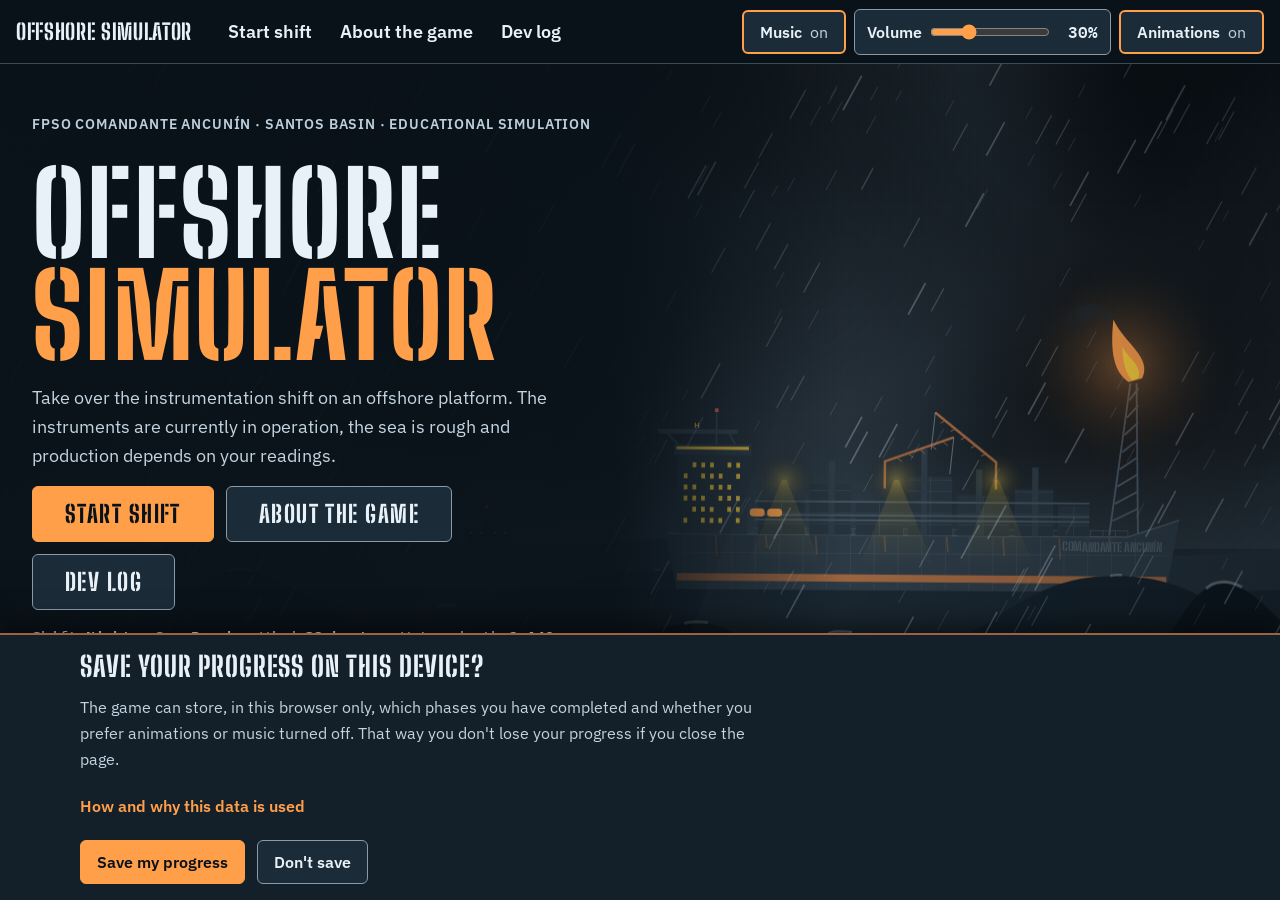
==== commit bf6f907e: "Social share preview on every page" ====
--- a/index.html
+++ b/index.html
@@ -7,6 +7,26 @@
   <meta name="viewport" content="width=device-width, initial-scale=1, viewport-fit=cover">
   <title>Offshore Simulator</title>
   <meta name="description" content="Fictional educational simulator of offshore instrumentation, with accessible controls.">
+  <!-- START: SOCIAL SHARE PREVIEW (Open Graph + Twitter/X)
+       Shows this card when the link is shared on WhatsApp, Instagram, etc.
+       Absolute URLs are required: social apps do not resolve relative ones. -->
+  <meta property="og:type" content="website">
+  <meta property="og:site_name" content="Offshore Simulator">
+  <meta property="og:url" content="https://fpso-offshore-simulator.vercel.app/">
+  <meta property="og:title" content="Offshore Simulator">
+  <meta property="og:description" content="Fictional educational simulator of offshore instrumentation, with accessible controls.">
+  <meta property="og:image" content="https://fpso-offshore-simulator.vercel.app/assets/og-preview.jpg">
+  <meta property="og:image:type" content="image/jpeg">
+  <meta property="og:image:width" content="1200">
+  <meta property="og:image:height" content="630">
+  <meta property="og:image:alt" content="The FPSO Comandante Ancunín at night in a storm, flare stack burning, beside the Offshore Simulator logo.">
+  <meta property="og:locale" content="en_US">
+  <meta name="twitter:card" content="summary_large_image">
+  <meta name="twitter:title" content="Offshore Simulator">
+  <meta name="twitter:description" content="Fictional educational simulator of offshore instrumentation, with accessible controls.">
+  <meta name="twitter:image" content="https://fpso-offshore-simulator.vercel.app/assets/og-preview.jpg">
+  <meta name="twitter:image:alt" content="The FPSO Comandante Ancunín at night in a storm, flare stack burning, beside the Offshore Simulator logo.">
+  <!-- END: SOCIAL SHARE PREVIEW (Open Graph + Twitter/X) -->
   <link rel="preload" href="fonts/ibm-plex-sans-latin-400-normal.woff2" as="font" type="font/woff2" crossorigin>
   <link rel="preload" href="fonts/big-shoulders-stencil-display-latin-800-normal.woff2" as="font" type="font/woff2" crossorigin>
   <link rel="stylesheet" href="css/style.css">
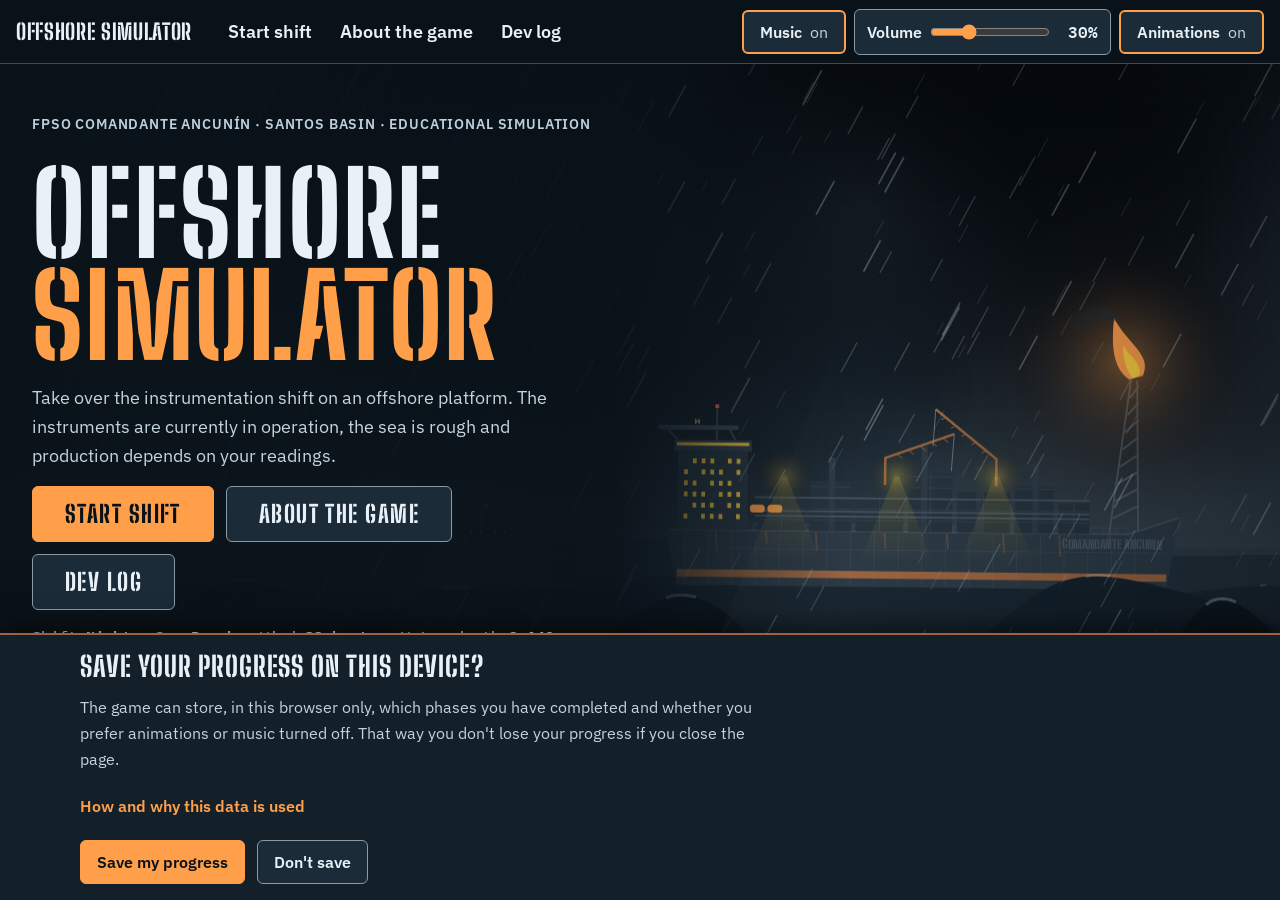
==== commit 82e4c5ba: "Flare favicon on every page" ====
--- a/index.html
+++ b/index.html
@@ -6,6 +6,11 @@
   <meta charset="utf-8">
   <meta name="viewport" content="width=device-width, initial-scale=1, viewport-fit=cover">
   <title>Offshore Simulator</title>
+  <!-- START: FAVICON (flare flame, transparent PNG) -->
+  <link rel="icon" type="image/png" sizes="32x32" href="assets/favicon-32.png">
+  <link rel="icon" type="image/png" sizes="512x512" href="assets/favicon-512.png">
+  <link rel="apple-touch-icon" href="assets/apple-touch-icon.png">
+  <!-- END: FAVICON -->
   <meta name="description" content="Fictional educational simulator of offshore instrumentation, with accessible controls.">
   <!-- START: SOCIAL SHARE PREVIEW (Open Graph + Twitter/X)
        Shows this card when the link is shared on WhatsApp, Instagram, etc.
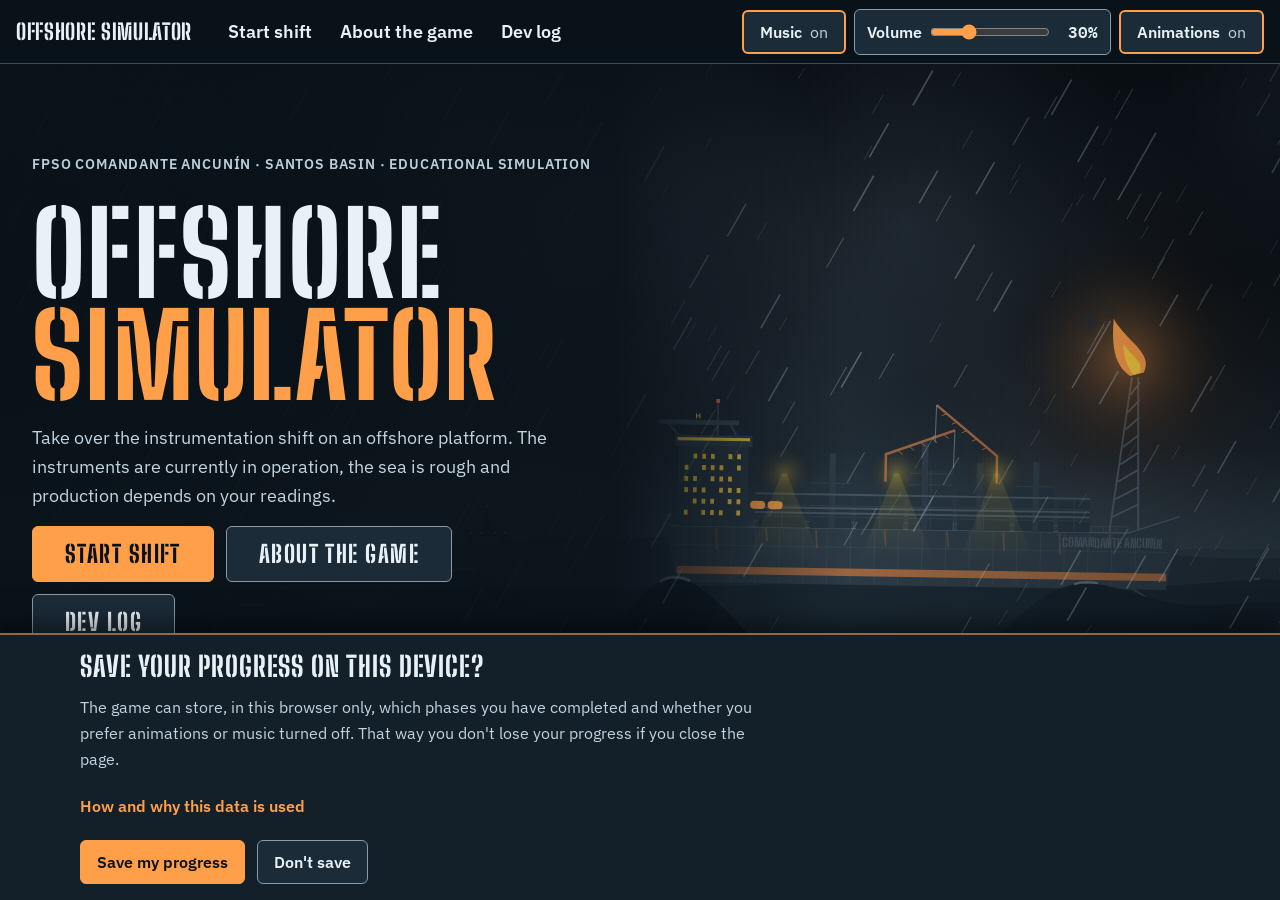
==== commit e06dd011: "Credits: tighter spacing, commented" ====
--- a/index.html
+++ b/index.html
@@ -117,22 +117,31 @@
             <li>Wind <b>32 knots</b></li>
             <li>Water depth <b>2,140 m</b></li>
           </ul>
-          <!-- START: CREDITS -->
-          <p class="oc-hero__credit">Developed by <a class="oc-hero__link" href="https://alessandrabrum.vercel.app/"
-              target="_blank" rel="noopener">Alessandra Brum</a>.</p>
-          <ul class="oc-hero__links">
-            <li><a class="oc-hero__link" href="https://alessandrabrum.vercel.app/" target="_blank" rel="noopener"><svg
-                  class="oc-hero__link-icon oc-hero__link-icon--code" viewBox="0 0 32 24" aria-hidden="true" focusable="false">
-                  <path d="M8 6.5 2 12l6 5.5M24 6.5 30 12l-6 5.5M18.5 4l-5 16" fill="none" stroke="currentColor"
-                    stroke-width="2.4" stroke-linecap="round" stroke-linejoin="round" />
-                </svg><span class="oc-sr">Portfolio (opens in a new tab)</span></a></li>
-            <li><a class="oc-hero__link" href="https://linkedin.com/in/AlessandraBrum" target="_blank"
-                rel="noopener"><svg class="oc-hero__link-icon" viewBox="0 0 24 24" aria-hidden="true" focusable="false">
-                  <path fill="currentColor"
-                    d="M20.4 2H3.6A1.6 1.6 0 0 0 2 3.6v16.8A1.6 1.6 0 0 0 3.6 22h16.8a1.6 1.6 0 0 0 1.6-1.6V3.6A1.6 1.6 0 0 0 20.4 2ZM8 19H5V9.5h3V19ZM6.5 8.2a1.75 1.75 0 1 1 0-3.5 1.75 1.75 0 0 1 0 3.5ZM19 19h-3v-4.6c0-1.1 0-2.6-1.6-2.6s-1.8 1.2-1.8 2.5V19h-3V9.5h2.9v1.3h.04a3.2 3.2 0 0 1 2.9-1.6c3 0 3.6 2 3.6 4.6V19Z" />
-                </svg><span class="oc-sr">LinkedIn (opens in a new tab)</span></a></li>
-          </ul>
-          <p class="oc-hero__credit">Project currently under construction. Keep an eye out for updates!</p>
+          <!-- START: CREDITS
+               One block (div.oc-hero__credits) so the page grid treats the two
+               sentences and the icons as a single item: the spacing between them
+               is controlled only by the CREDITS rules in css/style.css. -->
+          <div class="oc-hero__credits">
+            <!-- Sentence 1: author, with a text link to the portfolio -->
+            <p class="oc-hero__credit">Developed by <a class="oc-hero__credit-link" href="https://alessandrabrum.vercel.app/"
+                target="_blank" rel="noopener">Alessandra Brum</a>.</p>
+            <!-- Sentence 2: project status, with a text link to the About page -->
+            <p class="oc-hero__credit">Project currently under construction. Keep an eye out for <a class="oc-hero__credit-link"
+                href="aboutthegame.html" target="_blank" rel="noopener">updates!</a></p>
+            <!-- Icon links (portfolio and LinkedIn), side by side -->
+            <ul class="oc-hero__links">
+              <li><a class="oc-hero__link" href="https://alessandrabrum.vercel.app/" target="_blank" rel="noopener"><svg
+                    class="oc-hero__link-icon oc-hero__link-icon--code" viewBox="0 0 32 24" aria-hidden="true" focusable="false">
+                    <path d="M8 6.5 2 12l6 5.5M24 6.5 30 12l-6 5.5M18.5 4l-5 16" fill="none" stroke="currentColor"
+                      stroke-width="2.4" stroke-linecap="round" stroke-linejoin="round" />
+                  </svg><span class="oc-sr">Portfolio (opens in a new tab)</span></a></li>
+              <li><a class="oc-hero__link" href="https://linkedin.com/in/AlessandraBrum" target="_blank"
+                  rel="noopener"><svg class="oc-hero__link-icon" viewBox="0 0 24 24" aria-hidden="true" focusable="false">
+                    <path fill="currentColor"
+                      d="M20.4 2H3.6A1.6 1.6 0 0 0 2 3.6v16.8A1.6 1.6 0 0 0 3.6 22h16.8a1.6 1.6 0 0 0 1.6-1.6V3.6A1.6 1.6 0 0 0 20.4 2ZM8 19H5V9.5h3V19ZM6.5 8.2a1.75 1.75 0 1 1 0-3.5 1.75 1.75 0 0 1 0 3.5ZM19 19h-3v-4.6c0-1.1 0-2.6-1.6-2.6s-1.8 1.2-1.8 2.5V19h-3V9.5h2.9v1.3h.04a3.2 3.2 0 0 1 2.9-1.6c3 0 3.6 2 3.6 4.6V19Z" />
+                  </svg><span class="oc-sr">LinkedIn (opens in a new tab)</span></a></li>
+            </ul>
+          </div>
           <!-- END: CREDITS -->
         </div>
       </section>
--- a/css/style.css
+++ b/css/style.css
@@ -485,7 +485,7 @@
    ============================================================ */
 :root{color-scheme:dark}
 html{background:var(--bg)}
-body{margin:0;background:var(--gradient-page),var(--bg);background-attachment:fixed;color:var(--text);font-family:var(--font-sans);font-size:16px;line-height:26px}
+body{margin:0;min-height:100vh;min-height:100dvh;background:var(--gradient-page),var(--bg);background-attachment:fixed;color:var(--text);font-family:var(--font-sans);font-size:16px;line-height:26px}
 /* Any link, even one without a class, follows the theme. Without this the browser
    paints links in its default blue, and purple once they have been visited. */
 a,a:visited{color:var(--brand);text-underline-offset:3px}
@@ -661,15 +661,22 @@
 .oc-hero__meta{display:flex;flex-wrap:wrap;gap:var(--space-2) var(--space-5);margin:0;padding:0;list-style:none;font:500 15px/22px var(--font-mono);color:var(--text-2)}
 .oc-hero__meta b{color:var(--text);font-weight:600}
 /* Author credit under the scenario data: link in safety orange, white on hover */
-.oc-hero__credit{margin:var(--space-4) 0 0;font-size:16px;line-height:24px;color:var(--text-2)}
-.oc-hero__credit-link{display:inline-block;padding:var(--space-1) 0;color:var(--brand);font-weight:600;text-decoration:underline;text-underline-offset:3px}
-.oc-hero__credit-link:visited{color:var(--brand)}
+/* START: CREDITS (index.html, under the hero text)
+   .oc-hero__credits  wraps everything, so the hero grid gap applies only once.
+   .oc-hero__credit   each sentence: no margin, one directly under the other.
+   .oc-hero__credit-link  links inside a sentence: no extra height or side space.
+   .oc-hero__links    the row of icon links, close to each other.
+   .oc-hero__link     each icon link: 44px tap area (accessibility), no padding. */
+.oc-hero__credits{display:grid;gap:var(--space-1)}
+.oc-hero__credit{margin:0;font-size:16px;line-height:24px;color:var(--text-2)}
+.oc-hero__credit-link,.oc-hero__credit-link:visited{color:var(--brand);font-weight:600;text-decoration:underline;text-underline-offset:3px}
 .oc-hero__credit-link:hover{color:var(--text)}
-.oc-hero__links{display:flex;flex-wrap:wrap;gap:var(--space-2);margin:var(--space-2) 0 0;padding:0;list-style:none}
-.oc-hero__link,.oc-hero__link:visited{display:inline-flex;align-items:center;gap:var(--space-2);min-height:44px;min-width:44px;justify-content:center;padding:0 var(--space-2);color:var(--brand);font-size:16px;font-weight:600;text-decoration:underline;text-underline-offset:3px}
+.oc-hero__links{display:flex;flex-wrap:wrap;gap:var(--space-1);margin:var(--space-1) 0 0;padding:0;list-style:none}
+.oc-hero__link,.oc-hero__link:visited{display:inline-flex;align-items:center;justify-content:center;min-height:44px;min-width:44px;padding:0;color:var(--brand)}
 .oc-hero__link:hover{color:var(--text)}
 .oc-hero__link-icon{width:24px;height:24px;flex:none}
 .oc-hero__link-icon--code{width:32px}
+/* END: CREDITS */
 /* Desktop: the storm fills the whole screen and the text sits on top,
    on the left, over a dark veil that guarantees AAA contrast. The ship
    sits on the right. Everything fits on one screen, with no scrolling. */
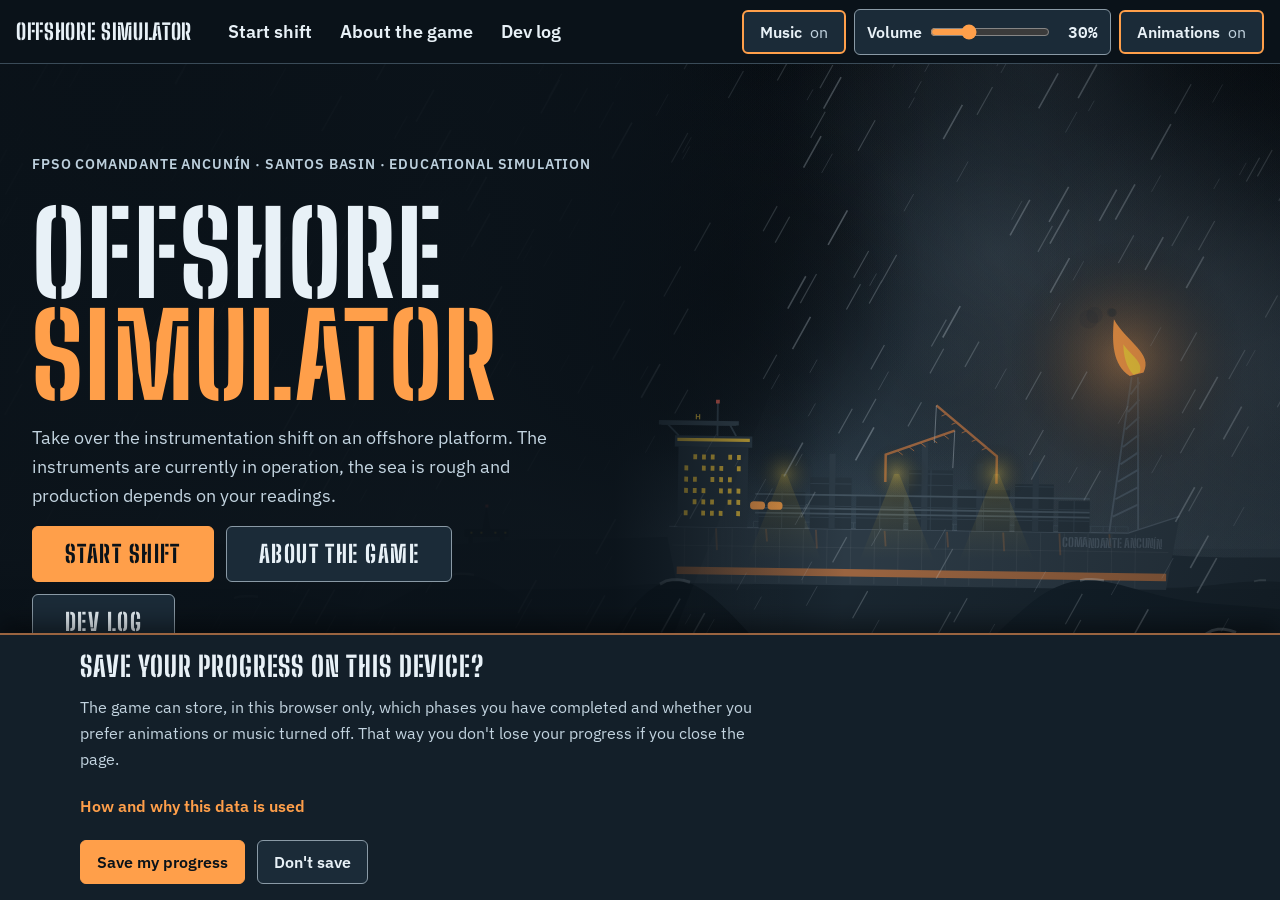
==== commit 485c576a: "Credits: updates link to the Dev log" ====
--- a/index.html
+++ b/index.html
@@ -125,9 +125,9 @@
             <!-- Sentence 1: author, with a text link to the portfolio -->
             <p class="oc-hero__credit">Developed by <a class="oc-hero__credit-link" href="https://alessandrabrum.vercel.app/"
                 target="_blank" rel="noopener">Alessandra Brum</a>.</p>
-            <!-- Sentence 2: project status, with a text link to the About page -->
+            <!-- Sentence 2: project status, with a text link to the Dev log -->
             <p class="oc-hero__credit">Project currently under construction. Keep an eye out for <a class="oc-hero__credit-link"
-                href="aboutthegame.html" target="_blank" rel="noopener">updates!</a></p>
+                href="devlog.html" target="_blank" rel="noopener">updates!</a></p>
             <!-- Icon links (portfolio and LinkedIn), side by side -->
             <ul class="oc-hero__links">
               <li><a class="oc-hero__link" href="https://alessandrabrum.vercel.app/" target="_blank" rel="noopener"><svg
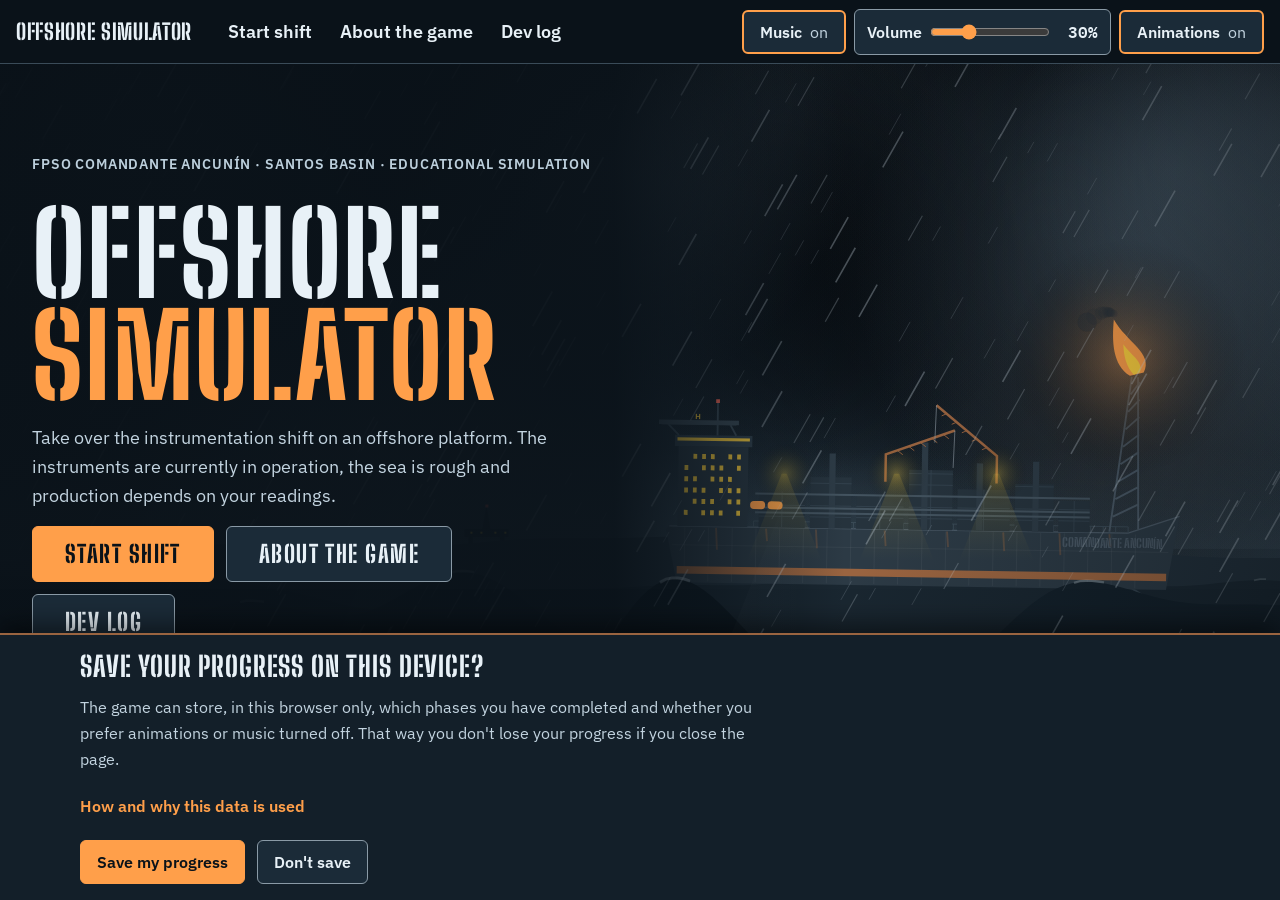
==== commit 7cc3f1eb: "Credits: portfolio tag" ====
--- a/index.html
+++ b/index.html
@@ -130,11 +130,12 @@
                 href="devlog.html" target="_blank" rel="noopener">updates!</a></p>
             <!-- Icon links (portfolio and LinkedIn), side by side -->
             <ul class="oc-hero__links">
-              <li><a class="oc-hero__link" href="https://alessandrabrum.vercel.app/" target="_blank" rel="noopener"><svg
+              <!-- Portfolio: icon + visible word, shown as a code tag (class oc-hero__link--tag) -->
+              <li><a class="oc-hero__link oc-hero__link--tag" href="https://alessandrabrum.vercel.app/" target="_blank" rel="noopener"><svg
                     class="oc-hero__link-icon oc-hero__link-icon--code" viewBox="0 0 32 24" aria-hidden="true" focusable="false">
                     <path d="M8 6.5 2 12l6 5.5M24 6.5 30 12l-6 5.5M18.5 4l-5 16" fill="none" stroke="currentColor"
                       stroke-width="2.4" stroke-linecap="round" stroke-linejoin="round" />
-                  </svg><span class="oc-sr">Portfolio (opens in a new tab)</span></a></li>
+                  </svg><span class="oc-hero__tag-text" aria-hidden="true">portfolio</span><span class="oc-sr">Portfolio (opens in a new tab)</span></a></li>
               <li><a class="oc-hero__link" href="https://linkedin.com/in/AlessandraBrum" target="_blank"
                   rel="noopener"><svg class="oc-hero__link-icon" viewBox="0 0 24 24" aria-hidden="true" focusable="false">
                     <path fill="currentColor"
--- a/css/style.css
+++ b/css/style.css
@@ -676,6 +676,10 @@
 .oc-hero__link:hover{color:var(--text)}
 .oc-hero__link-icon{width:24px;height:24px;flex:none}
 .oc-hero__link-icon--code{width:32px}
+/* Portfolio tag: the </> icon and the word "portfolio" in one outlined label,
+   like a code tag, so people who don't know the symbol see what it is. */
+.oc-hero__link--tag{gap:var(--space-2);padding:0 var(--space-3);border:1px solid var(--brand);border-radius:6px;font-family:var(--font-mono,monospace);font-size:16px;font-weight:600;text-decoration:none}
+.oc-hero__link--tag:hover{border-color:var(--text)}
 /* END: CREDITS */
 /* Desktop: the storm fills the whole screen and the text sits on top,
    on the left, over a dark veil that guarantees AAA contrast. The ship
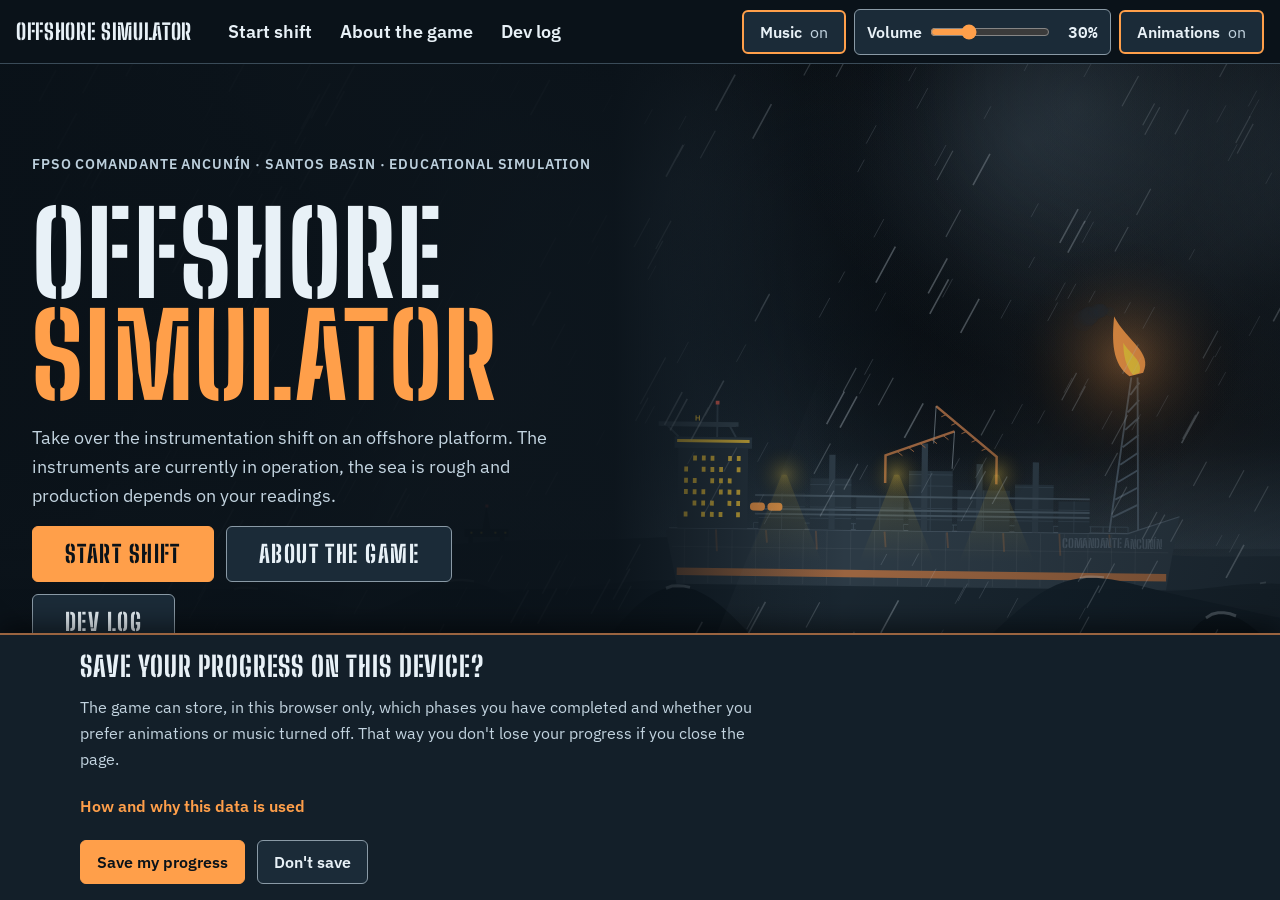
==== commit 3baf2fb7: "Credits: portfolio and LinkedIn with text, no outline" ====
--- a/index.html
+++ b/index.html
@@ -130,17 +130,18 @@
                 href="devlog.html" target="_blank" rel="noopener">updates!</a></p>
             <!-- Icon links (portfolio and LinkedIn), side by side -->
             <ul class="oc-hero__links">
-              <!-- Portfolio: icon + visible word, shown as a code tag (class oc-hero__link--tag) -->
+              <!-- Portfolio: icon + visible word (class oc-hero__link--tag) -->
               <li><a class="oc-hero__link oc-hero__link--tag" href="https://alessandrabrum.vercel.app/" target="_blank" rel="noopener"><svg
                     class="oc-hero__link-icon oc-hero__link-icon--code" viewBox="0 0 32 24" aria-hidden="true" focusable="false">
                     <path d="M8 6.5 2 12l6 5.5M24 6.5 30 12l-6 5.5M18.5 4l-5 16" fill="none" stroke="currentColor"
                       stroke-width="2.4" stroke-linecap="round" stroke-linejoin="round" />
                   </svg><span class="oc-hero__tag-text" aria-hidden="true">portfolio</span><span class="oc-sr">Portfolio (opens in a new tab)</span></a></li>
-              <li><a class="oc-hero__link" href="https://linkedin.com/in/AlessandraBrum" target="_blank"
+              <!-- LinkedIn: icon + visible word, same style as the portfolio link -->
+              <li><a class="oc-hero__link oc-hero__link--tag" href="https://linkedin.com/in/AlessandraBrum" target="_blank"
                   rel="noopener"><svg class="oc-hero__link-icon" viewBox="0 0 24 24" aria-hidden="true" focusable="false">
                     <path fill="currentColor"
                       d="M20.4 2H3.6A1.6 1.6 0 0 0 2 3.6v16.8A1.6 1.6 0 0 0 3.6 22h16.8a1.6 1.6 0 0 0 1.6-1.6V3.6A1.6 1.6 0 0 0 20.4 2ZM8 19H5V9.5h3V19ZM6.5 8.2a1.75 1.75 0 1 1 0-3.5 1.75 1.75 0 0 1 0 3.5ZM19 19h-3v-4.6c0-1.1 0-2.6-1.6-2.6s-1.8 1.2-1.8 2.5V19h-3V9.5h2.9v1.3h.04a3.2 3.2 0 0 1 2.9-1.6c3 0 3.6 2 3.6 4.6V19Z" />
-                  </svg><span class="oc-sr">LinkedIn (opens in a new tab)</span></a></li>
+                  </svg><span class="oc-hero__tag-text" aria-hidden="true">linkedin</span><span class="oc-sr">LinkedIn (opens in a new tab)</span></a></li>
             </ul>
           </div>
           <!-- END: CREDITS -->
--- a/css/style.css
+++ b/css/style.css
@@ -676,10 +676,11 @@
 .oc-hero__link:hover{color:var(--text)}
 .oc-hero__link-icon{width:24px;height:24px;flex:none}
 .oc-hero__link-icon--code{width:32px}
-/* Portfolio tag: the </> icon and the word "portfolio" in one outlined label,
-   like a code tag, so people who don't know the symbol see what it is. */
-.oc-hero__link--tag{gap:var(--space-2);padding:0 var(--space-3);border:1px solid var(--brand);border-radius:6px;font-family:var(--font-mono,monospace);font-size:16px;font-weight:600;text-decoration:none}
-.oc-hero__link--tag:hover{border-color:var(--text)}
+/* Icon + word links (portfolio and LinkedIn): the word in the code font tells
+   people who don't know the symbol what each icon is. No outline. */
+.oc-hero__link--tag{gap:var(--space-2);padding:0 var(--space-2) 0 0;font-family:var(--font-mono);font-size:16px;font-weight:600;text-decoration:none}
+.oc-hero__link--tag .oc-hero__tag-text{text-decoration:underline;text-underline-offset:3px}
+.oc-hero__links{gap:var(--space-6)}
 /* END: CREDITS */
 /* Desktop: the storm fills the whole screen and the text sits on top,
    on the left, over a dark veil that guarantees AAA contrast. The ship
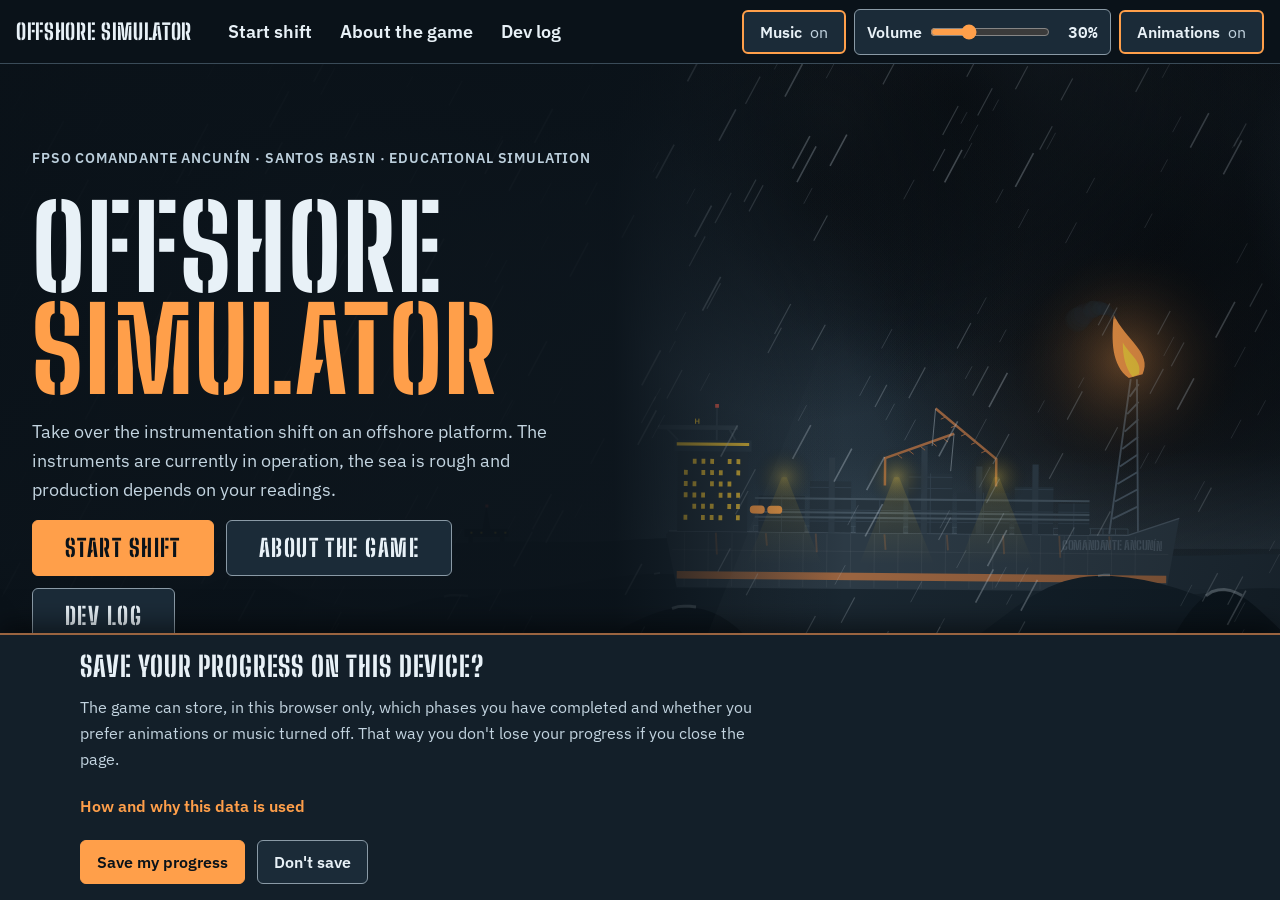
==== commit 8dd412e9: "Atualiza o link do portfólio para o domínio novo" ====
--- a/index.html
+++ b/index.html
@@ -123,7 +123,7 @@
                is controlled only by the CREDITS rules in css/style.css. -->
           <div class="oc-hero__credits">
             <!-- Sentence 1: author, with a text link to the portfolio -->
-            <p class="oc-hero__credit">Developed by <a class="oc-hero__credit-link" href="https://alessandrabrum.vercel.app/"
+            <p class="oc-hero__credit">Developed by <a class="oc-hero__credit-link" href="https://www.alessandrabrum.com/"
                 target="_blank" rel="noopener">Alessandra Brum</a>.</p>
             <!-- Sentence 2: project status, with a text link to the Dev log -->
             <p class="oc-hero__credit">Project currently under construction. Keep an eye out for <a class="oc-hero__credit-link"
@@ -131,7 +131,7 @@
             <!-- Icon links (portfolio and LinkedIn), side by side -->
             <ul class="oc-hero__links">
               <!-- Portfolio: icon + visible word (class oc-hero__link--tag) -->
-              <li><a class="oc-hero__link oc-hero__link--tag" href="https://alessandrabrum.vercel.app/" target="_blank" rel="noopener"><svg
+              <li><a class="oc-hero__link oc-hero__link--tag" href="https://www.alessandrabrum.com/" target="_blank" rel="noopener"><svg
                     class="oc-hero__link-icon oc-hero__link-icon--code" viewBox="0 0 32 24" aria-hidden="true" focusable="false">
                     <path d="M8 6.5 2 12l6 5.5M24 6.5 30 12l-6 5.5M18.5 4l-5 16" fill="none" stroke="currentColor"
                       stroke-width="2.4" stroke-linecap="round" stroke-linejoin="round" />
--- a/css/style.css
+++ b/css/style.css
@@ -661,27 +661,104 @@
 .oc-hero__meta{display:flex;flex-wrap:wrap;gap:var(--space-2) var(--space-5);margin:0;padding:0;list-style:none;font:500 15px/22px var(--font-mono);color:var(--text-2)}
 .oc-hero__meta b{color:var(--text);font-weight:600}
 /* Author credit under the scenario data: link in safety orange, white on hover */
-/* START: CREDITS (index.html, under the hero text)
-   .oc-hero__credits  wraps everything, so the hero grid gap applies only once.
-   .oc-hero__credit   each sentence: no margin, one directly under the other.
-   .oc-hero__credit-link  links inside a sentence: no extra height or side space.
-   .oc-hero__links    the row of icon links, close to each other.
-   .oc-hero__link     each icon link: 44px tap area (accessibility), no padding. */
-.oc-hero__credits{display:grid;gap:var(--space-1)}
-.oc-hero__credit{margin:0;font-size:16px;line-height:24px;color:var(--text-2)}
-.oc-hero__credit-link,.oc-hero__credit-link:visited{color:var(--brand);font-weight:600;text-decoration:underline;text-underline-offset:3px}
-.oc-hero__credit-link:hover{color:var(--text)}
-.oc-hero__links{display:flex;flex-wrap:wrap;gap:var(--space-1);margin:var(--space-1) 0 0;padding:0;list-style:none}
-.oc-hero__link,.oc-hero__link:visited{display:inline-flex;align-items:center;justify-content:center;min-height:44px;min-width:44px;padding:0;color:var(--brand)}
-.oc-hero__link:hover{color:var(--text)}
-.oc-hero__link-icon{width:24px;height:24px;flex:none}
-.oc-hero__link-icon--code{width:32px}
-/* Icon + word links (portfolio and LinkedIn): the word in the code font tells
-   people who don't know the symbol what each icon is. No outline. */
-.oc-hero__link--tag{gap:var(--space-2);padding:0 var(--space-2) 0 0;font-family:var(--font-mono);font-size:16px;font-weight:600;text-decoration:none}
-.oc-hero__link--tag .oc-hero__tag-text{text-decoration:underline;text-underline-offset:3px}
-.oc-hero__links{gap:var(--space-6)}
-/* END: CREDITS */
+/* ==========================================================================
+   START: CREDITS (index.html, under the hero text)
+   "Developed by…", "Project currently under construction…" and the
+   portfolio / LinkedIn links.
+   ========================================================================== */
+
+/* The box that holds the whole credits area.
+   Everything inside is one block, so the page only adds space once above it.
+   gap = space between the two sentences (4px). */
+.oc-hero__credits {
+  display: grid;
+  gap: var(--space-1);
+}
+
+/* Each sentence ("Developed by…" and "Project currently…").
+   margin: 0 removes the browser's default space around paragraphs. */
+.oc-hero__credit {
+  margin: 0;
+  font-size: 16px;
+  line-height: 24px;
+  color: var(--text-2);
+}
+
+/* Links inside the sentences ("Alessandra Brum" and "updates!"):
+   orange, bold and underlined, also after being visited. */
+.oc-hero__credit-link,
+.oc-hero__credit-link:visited {
+  color: var(--brand);
+  font-weight: 600;
+  text-decoration: underline;
+  text-underline-offset: 3px;
+}
+
+/* Same links when the mouse is over them: light text. */
+.oc-hero__credit-link:hover {
+  color: var(--text);
+}
+
+/* The row with the portfolio and LinkedIn links.
+   gap    = space between the two links (32px)
+   margin = space between the sentences and this row (16px) */
+.oc-hero__links {
+  display: flex;
+  flex-wrap: wrap;
+  gap: var(--space-6);
+  margin: var(--space-4) 0 0;
+  padding: 0;
+  list-style: none;
+}
+
+/* Each link in that row (icon + word).
+   min-height / min-width 44px = big enough to tap with a finger. */
+.oc-hero__link,
+.oc-hero__link:visited {
+  display: inline-flex;
+  align-items: center;
+  justify-content: center;
+  min-height: 44px;
+  min-width: 44px;
+  padding: 0;
+  color: var(--brand);
+}
+
+/* Same links when the mouse is over them: light text. */
+.oc-hero__link:hover {
+  color: var(--text);
+}
+
+/* Size of the icons. The </> icon is a bit wider. */
+.oc-hero__link-icon {
+  width: 24px;
+  height: 24px;
+  flex: none;
+}
+.oc-hero__link-icon--code {
+  width: 32px;
+}
+
+/* Icon + word version ("</> portfolio", "in linkedin"):
+   the word in the code font tells people what each icon is.
+   gap = space between the icon and the word (8px). */
+.oc-hero__link--tag {
+  gap: var(--space-2);
+  padding: 0 var(--space-2) 0 0;
+  font-family: var(--font-mono);
+  font-size: 16px;
+  font-weight: 600;
+  text-decoration: none;
+}
+
+/* Only the word is underlined, not the icon. */
+.oc-hero__link--tag .oc-hero__tag-text {
+  text-decoration: underline;
+  text-underline-offset: 3px;
+}
+
+/* END: CREDITS
+   ========================================================================== */
 /* Desktop: the storm fills the whole screen and the text sits on top,
    on the left, over a dark veil that guarantees AAA contrast. The ship
    sits on the right. Everything fits on one screen, with no scrolling. */
